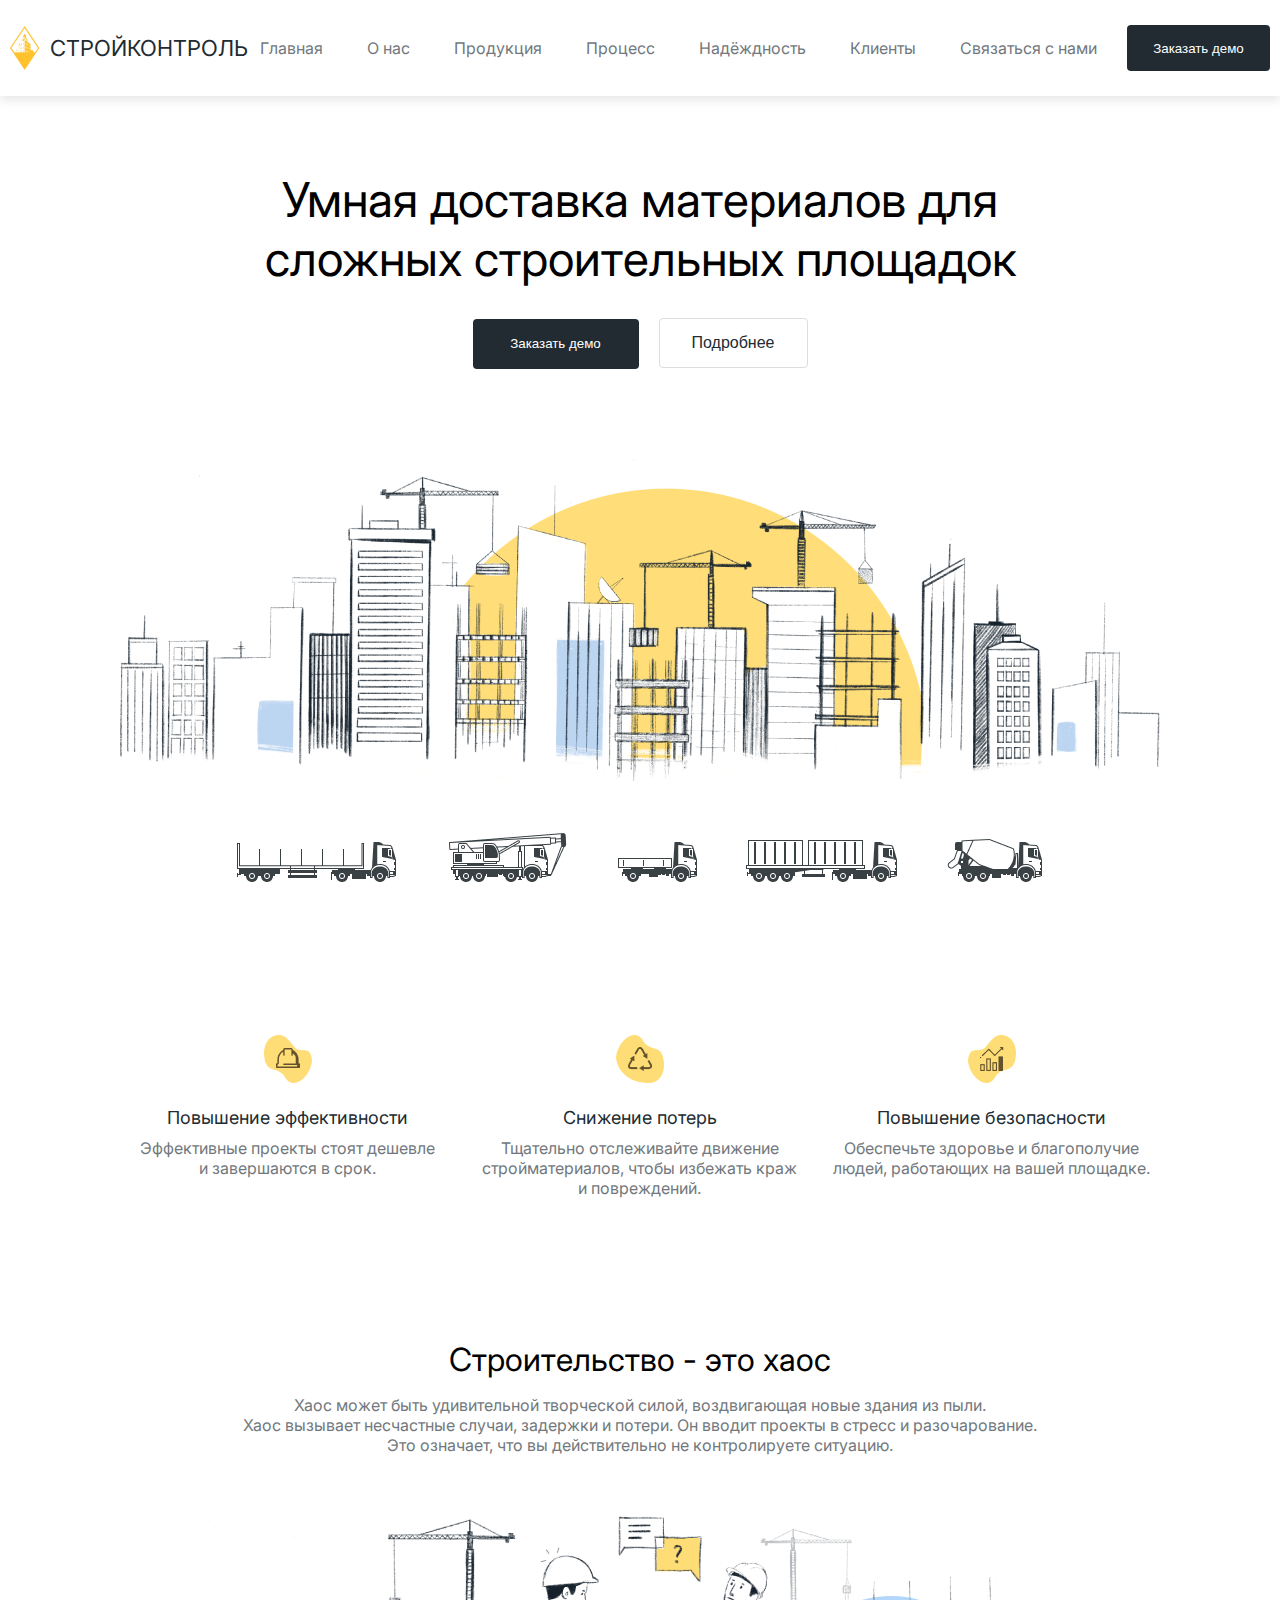
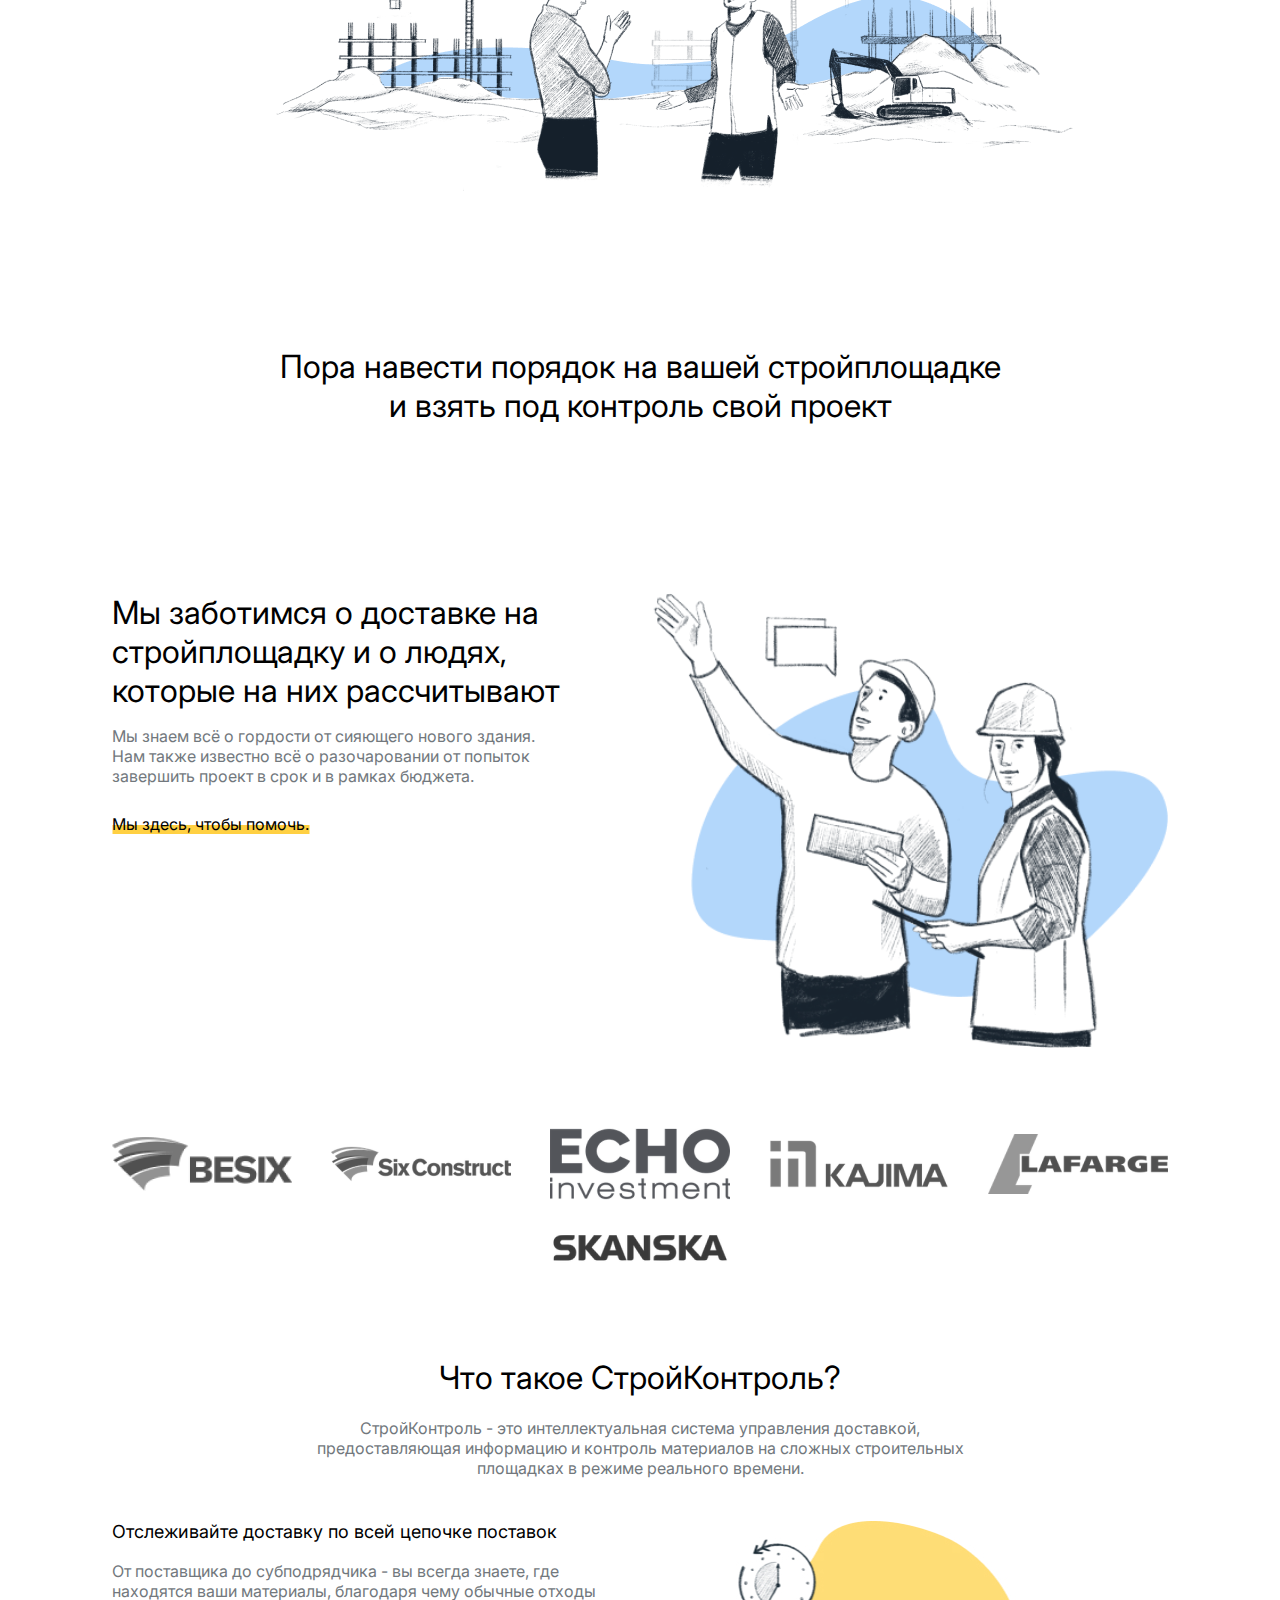
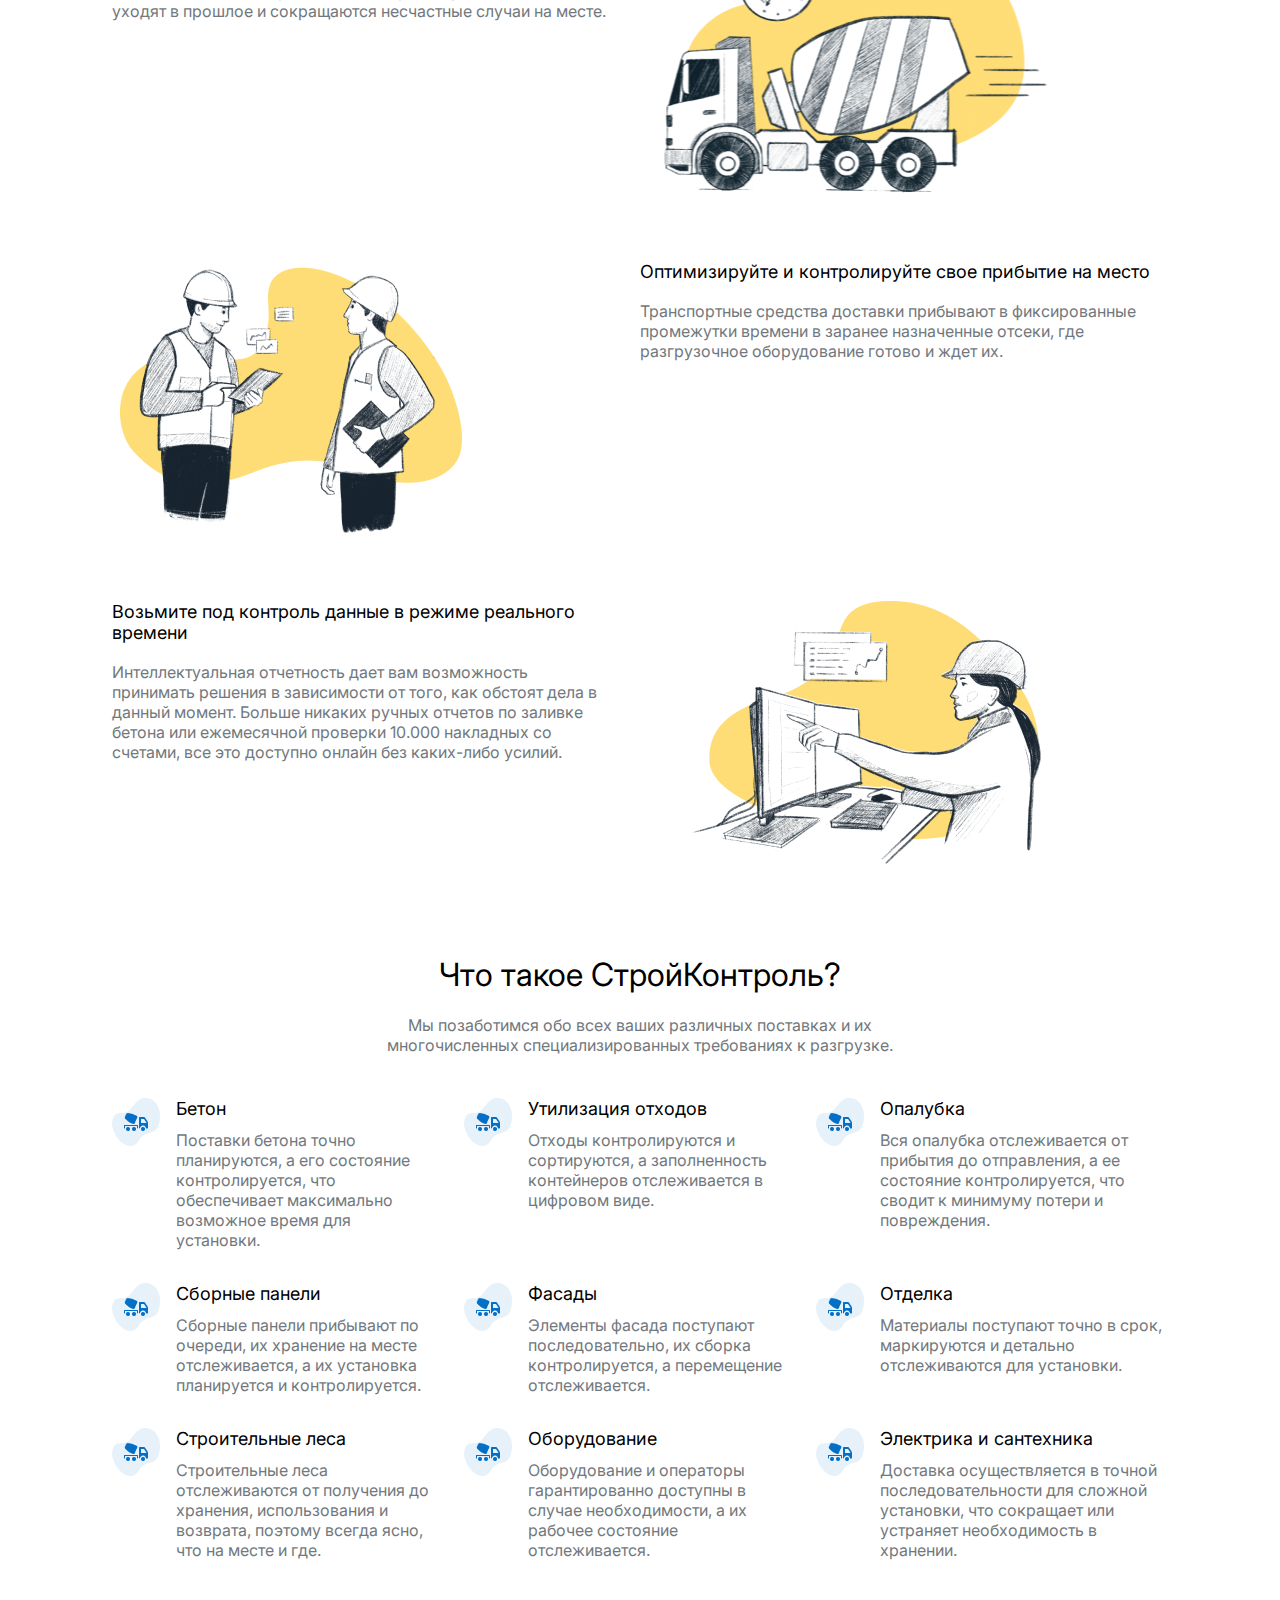
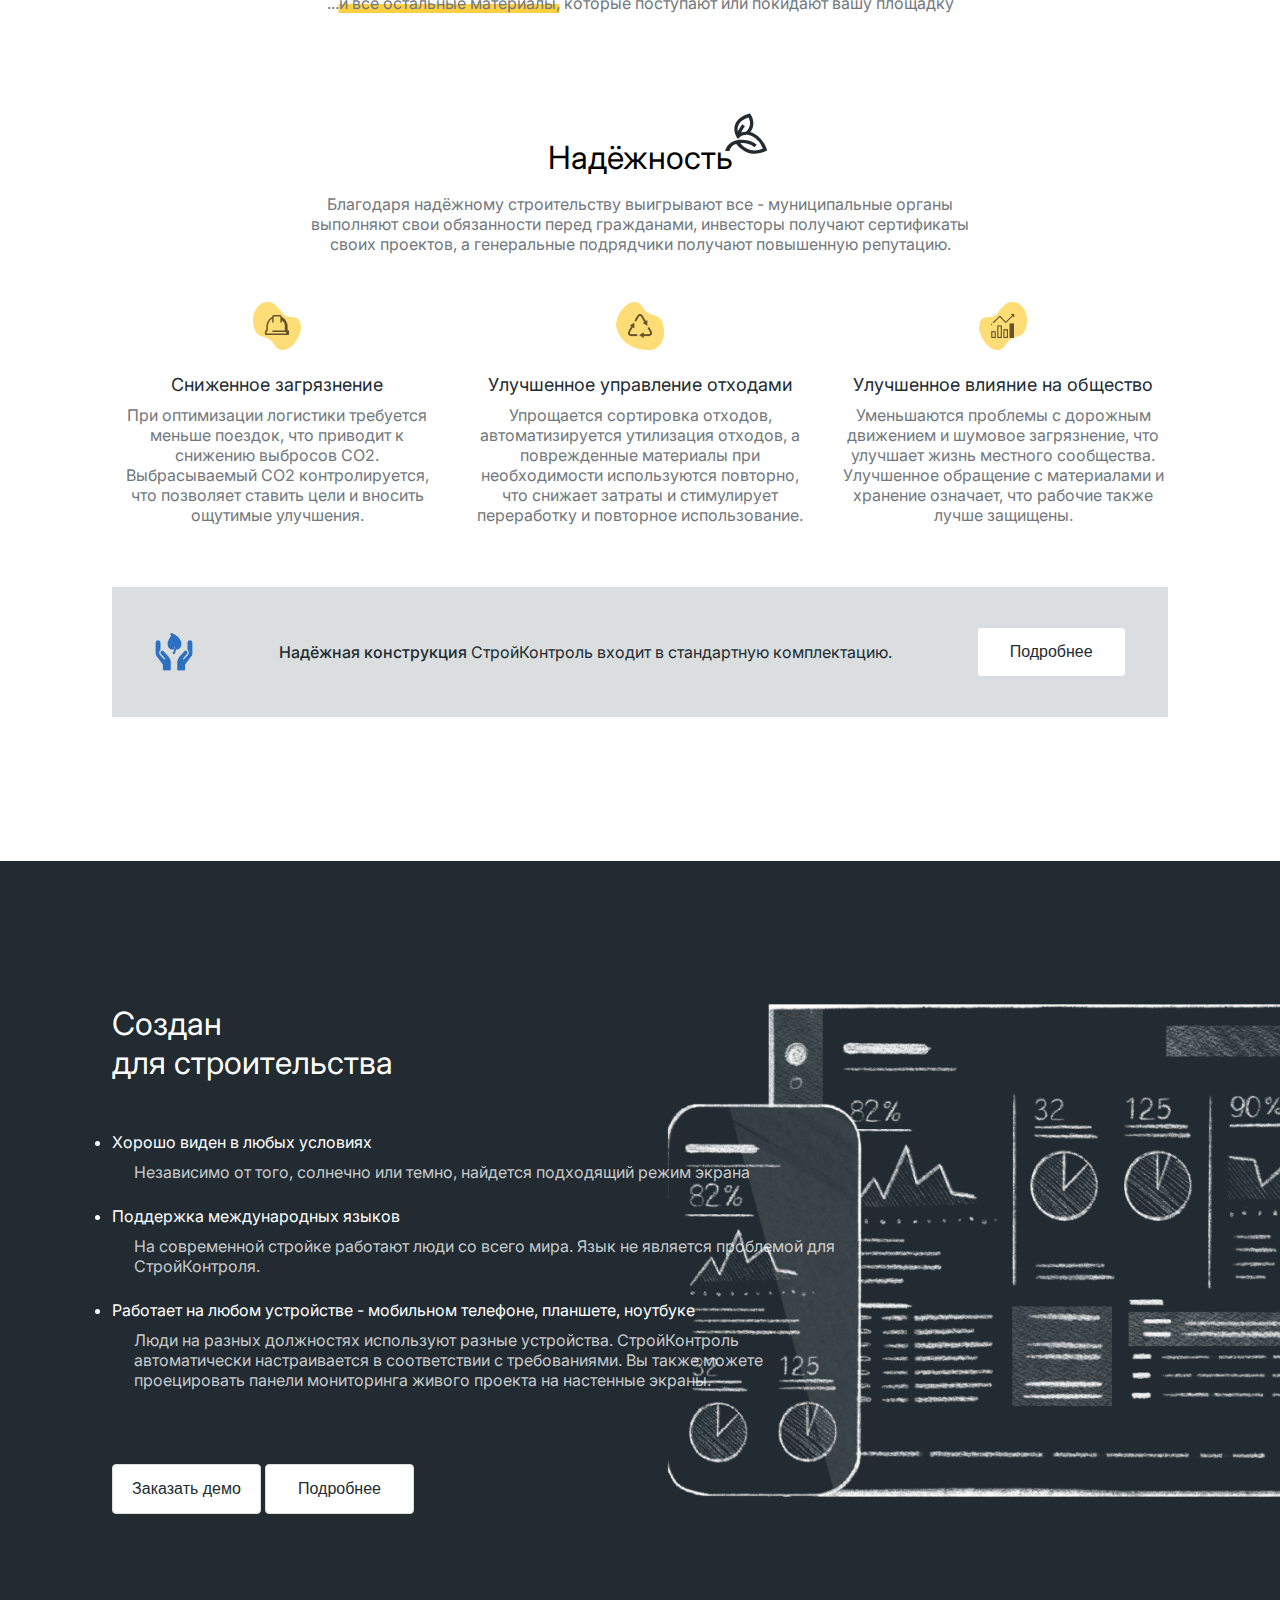
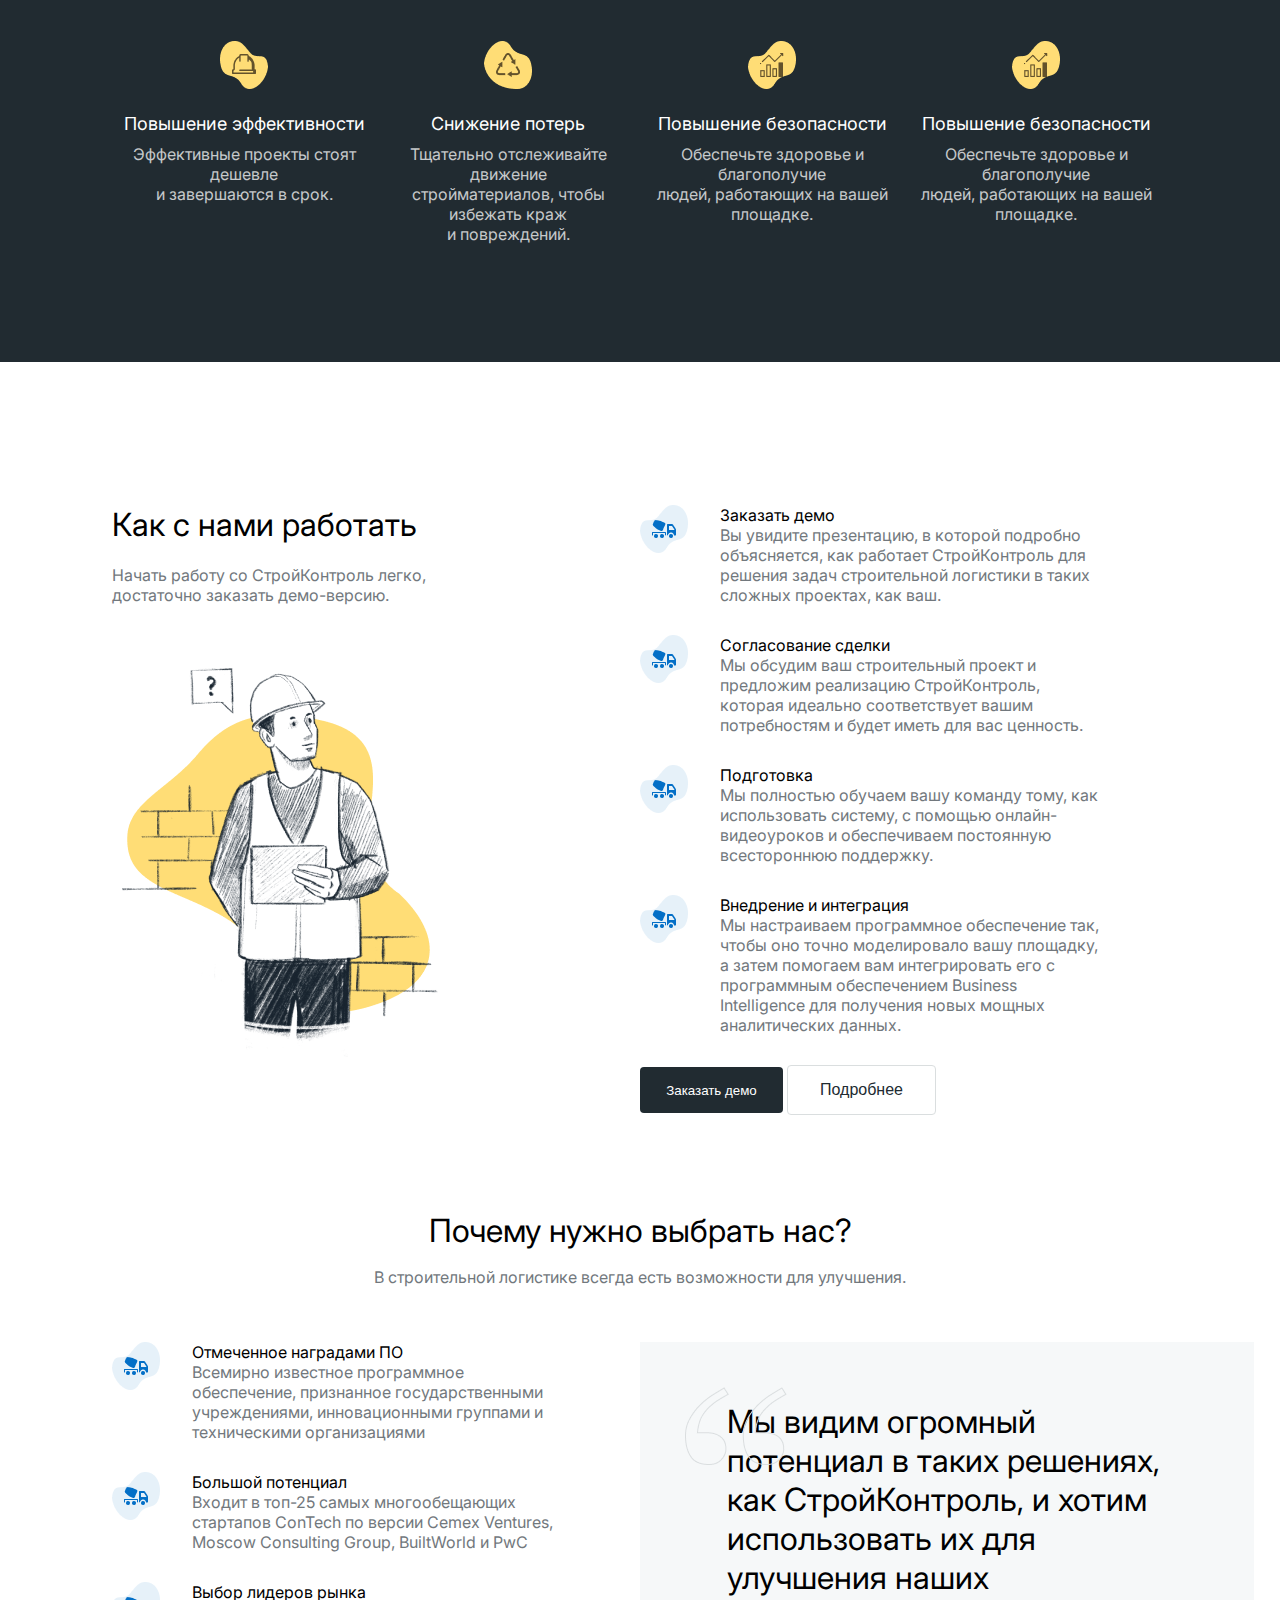
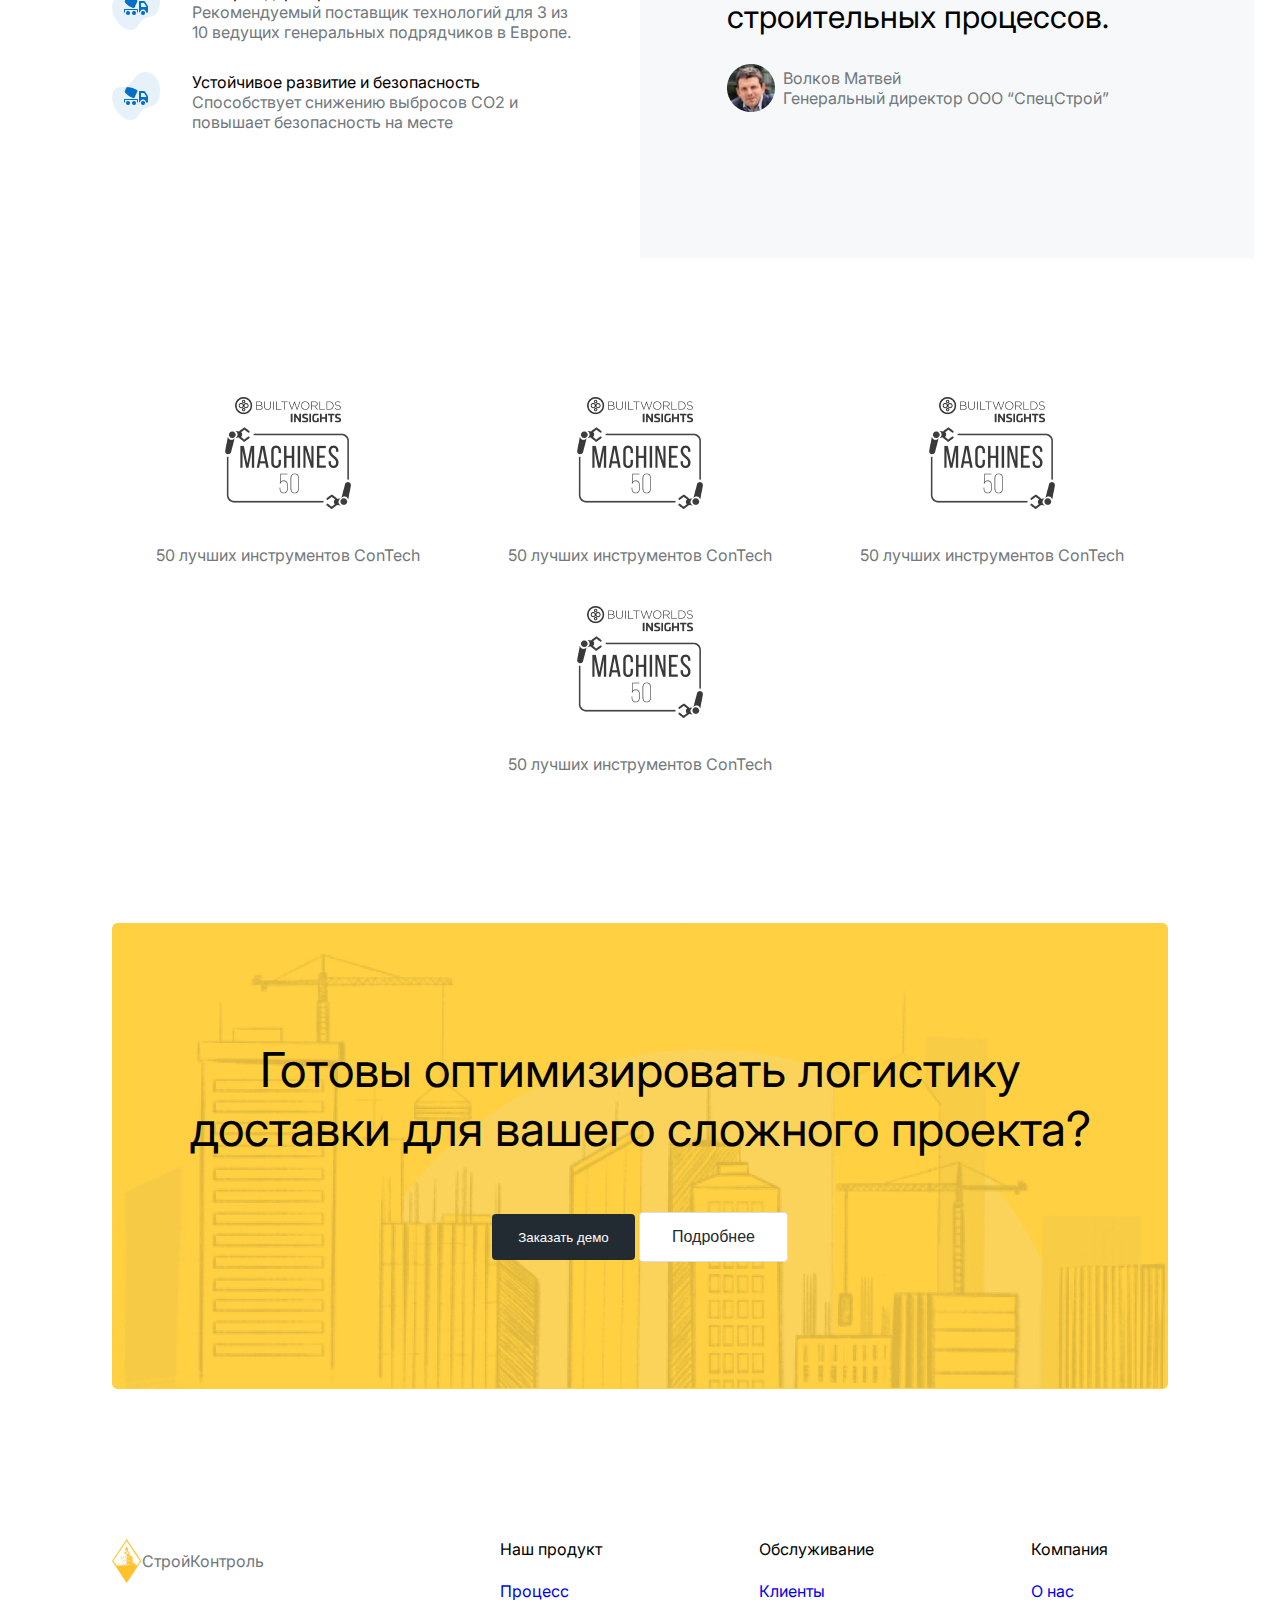
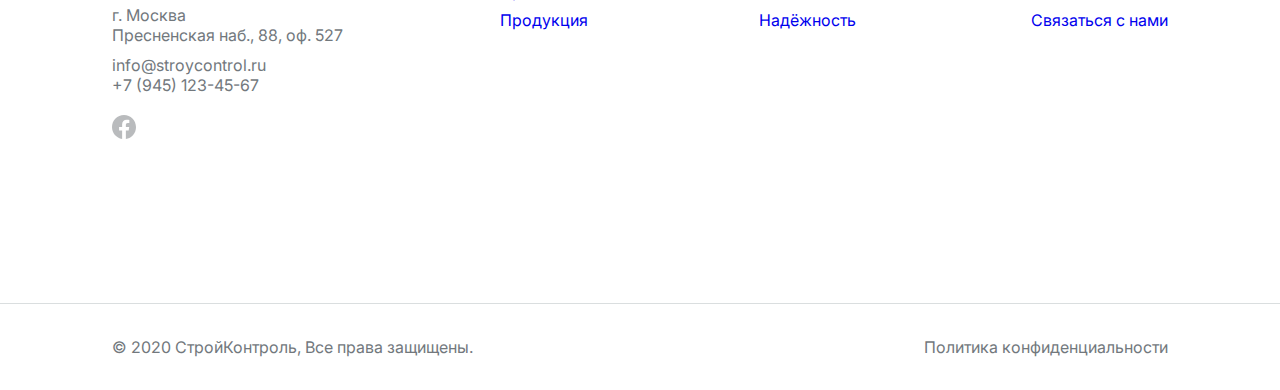
==== index.html @ de32db17 "first commit" ====
<!DOCTYPE html>
<html lang="en">
<head>
	<meta charset="UTF-8">
	<meta name="viewport" content="width=device-width, initial-scale=1.0">
	<title>Document</title>
    <!-- CSS -->
    <link rel="stylesheet" href="css/style.css">
    <!-- CSS Fonts -->
    <link rel="preconnect" href="https://fonts.googleapis.com">
    <link rel="preconnect" href="https://fonts.gstatic.com" crossorigin>
    <link href="https://fonts.googleapis.com/css2?family=Inter:wght@400;500&display=swap" rel="stylesheet">
</head>
<body>
    
<nav>
    <div class="navbar">
        <div class="nav-logo center">
            <img src="/img/logo.jpg" alt="logo">
            <a href="#" class="navbar-brand">СтройКонтроль</a>
        </div>

        <div class="navbar-wrap center">
            <ul class="navbar-menu">
                <li class="nav-item"><a class="nav-link" href="#">Главная</a></li>
                <li class="nav-item"><a class="nav-link" href="#">О нас</a></li>
                <li class="nav-item"><a class="nav-link" href="#">Продукция</a></li>
                <li class="nav-item"><a class="nav-link" href="#">Процесс</a></li>
                <li class="nav-item"><a class="nav-link" href="#">Надёждность</a></li>
                <li class="nav-item"><a class="nav-link" href="#">Клиенты</a></li>
                <li class="nav-item"><a class="nav-link" href="#">Связаться с нами</a></li>
            </ul>

            <button class="callback">Заказать демо</button>
        </div>
    </div>
</nav>

<main class="center">
    <div class="container">
        <div class="main">
            <div class="main-title">
                <h1>Умная доставка материалов для <br> сложных строительных площадок</h1>
                <button class="callback">Заказать демо</button>
                <button class="btn">Подробнее</button>
            </div>
            
            <div class="main-img">
                <img class="max-width-img" src="/img/Rectangle.png" alt="картинка">
                <img class="max-width-img" src="/img/cars.png" alt="картинка">
            </div>

            <div class="cards">
                <div class="card-item">
                    <img src="/img/Frame.png" alt="иконка">
                    <h3>Повышение эффективности</h3>
                    <p>Эффективные проекты стоят дешевле <br> 
                        и завершаются в срок.</p>
                </div>

                <div class="card-item">
                    <img src="/img/Frame1.png" alt="иконка">
                    <h3>Снижение потерь</h3>
                    <p>Тщательно отслеживайте движение <br> стройматериалов, чтобы избежать краж <br> и повреждений.</p>
                </div>

                <div class="card-item">
                    <img src="/img/Frame2.png" alt="иконка">
                    <h3>Повышение безопасности</h3>
                    <p>Обеспечьте здоровье и благополучие <br> людей, работающих на вашей площадке.</p>
                </div>
            </div>
        </div>
    </div>
</main>

<section>
    <div class="container">
        <div class="section-about center">
            <h2>Строительство - это хаос</h2>
            <p>Хаос может быть удивительной творческой силой, воздвигающая новые здания из пыли. <br>
                Хаос вызывает несчастные случаи, задержки и потери. Он вводит проекты в стресс и разочарование. <br>
                Это означает, что вы действительно не контролируете ситуацию.</p>
            <img class="max-width-img" src="/img/Rectangle1.png" alt="">
        </div>
    </div>
</section>

    <div class="solo center"><h2>Пора навести порядок на вашей стройплощадке <br> и взять под контроль свой проект</h2></div>

<section>
    <div class="container">
        <div class="care">
            <div class="care-title">
                <h2>Мы заботимся о доставке на <br> стройплощадку и о людях, <br> которые на них рассчитывают</h2>

                <p>Мы знаем всё о гордости от сияющего нового здания. <br> Нам также известно всё о разочаровании от попыток <br> завершить проект в срок и в рамках бюджета.</p>

                <div class="care-text">
                    <span class="text-decor">Мы здесь, чтобы помочь.</span>
                </div>
            </div>
            <img class="care-image" src="/img/Rectangle2.png" alt="картина">
        </div>
    </div>
</section>

<div class="center">
    <img class="max-width-img" src="/img/Group5.png" alt="Картинки">
</div>

<section>

        <div class="what-title center">
            <h2>Что такое СтройКонтроль?</h2>
            <p>СтройКонтроль - это интеллектуальная система управления доставкой, <br> предоставляющая информацию и контроль материалов на сложных строительных <br> площадках в режиме реального времени.</p>
        </div>

</section>

<section>
    <div class="container">
        <div class="ok">

            <div class="second-section-main">
                <div class="title-main">
                    <h3>Отслеживайте доставку по всей цепочке поставок</h3>

                    <p>От поставщика до субподрядчика - вы всегда знаете, где <br> находятся ваши материалы, благодаря чему обычные отходы <br> уходят в прошлое и сокращаются несчастные случаи на месте.</p>
                </div>
                <div class="title-img">
                    <img class="max-width-img" src="/img/Rectangle.jpg" alt="">
                </div>
            </div>

            <div class="second-section-main">
                <div class="title-img">
                    <img class="max-width-img" src="/img/block2.png" alt="">
                </div>

                <div class="title-main">
                    <h3>Оптимизируйте и контролируйте свое прибытие на место</h3>

                    <p>Транспортные средства доставки прибывают в фиксированные <br> промежутки времени в заранее назначенные отсеки, где <br> разгрузочное оборудование готово и ждет их.</p>
                </div>
            </div>

            <div class="second-section-main">
                <div class="title-main">
                    <h3>Возьмите под контроль данные в режиме реального времени</h3>

                    <p>Интеллектуальная отчетность дает вам возможность <br> принимать решения в зависимости от того, как обстоят дела в <br> данный момент. Больше никаких ручных отчетов по заливке <br> бетона или ежемесячной проверки 10.000 накладных со <br> счетами, все это доступно онлайн без каких-либо усилий.</p>
                </div>
                <div class="title-img">
                    <img class="max-width-img" src="/img/block3.png" alt="">
                </div>
            </div>
        </div>
    </div>
</section>

<div class="what-title center">
    <h2>Что такое СтройКонтроль?</h2>

    <p>Мы позаботимся обо всех ваших различных поставках и их <br> многочисленных специализированных требованиях к разгрузке.</p>
</div>

<section>
    <div class="container">
        <div class="ships">
            <div class="ship">
                <div class="ship-img">
                    <img src="/img/item.png" alt="">
                </div>
        
                <div class="ship-text">
                    <h3>Бетон</h3>
                    <p>Поставки бетона точно планируются, а его состояние контролируется, что обеспечивает максимально возможное время для установки.</p>
                </div>
            </div>

            <div class="ship">
                <div class="ship-img">
                    <img src="/img/item.png" alt="">
                </div>
        
                <div class="ship-text">
                    <h3>Утилизация отходов</h3>
                    <p>Отходы контролируются и сортируются, а заполненность контейнеров отслеживается в цифровом виде.</p>
                </div>
            </div>

            <div class="ship">
                <div class="ship-img">
                    <img src="/img/item.png" alt="">
                </div>
        
                <div class="ship-text">
                    <h3>Опалубка</h3>
                    <p>Вся опалубка отслеживается от прибытия до отправления, а ее состояние контролируется, что сводит к минимуму потери и повреждения.</p>
                </div>
            </div>

            <div class="ship">
                <div class="ship-img">
                    <img src="/img/item.png" alt="">
                </div>
        
                <div class="ship-text">
                    <h3>Сборные панели</h3>
                    <p>Сборные панели прибывают по очереди, их хранение на месте отслеживается, а их установка планируется и контролируется.</p>
                </div>
            </div>

            <div class="ship">
                <div class="ship-img">
                    <img src="/img/item.png" alt="">
                </div>
        
                <div class="ship-text">
                    <h3>Фасады</h3>
                    <p>Элементы фасада поступают последовательно, их сборка контролируется, а перемещение отслеживается.</p>
                </div>
            </div>

            <div class="ship">
                <div class="ship-img">
                    <img src="/img/item.png" alt="">
                </div>
        
                <div class="ship-text">
                    <h3>Отделка</h3>
                    <p>Материалы поступают точно в срок, маркируются и детально отслеживаются для установки.</p>
                </div>
            </div>

            <div class="ship">
                <div class="ship-img">
                    <img src="/img/item.png" alt="">
                </div>
        
                <div class="ship-text">
                    <h3>Строительные леса</h3>
                    <p>Строительные леса отслеживаются от получения до хранения, использования и возврата, поэтому всегда ясно, что на месте и где.</p>
                </div>
            </div>

            <div class="ship">
                <div class="ship-img">
                    <img src="/img/item.png" alt="">
                </div>
        
                <div class="ship-text">
                    <h3>Оборудование</h3>
                    <p>Оборудование и операторы гарантированно доступны в случае необходимости, а их рабочее состояние отслеживается.</p>
                </div>
            </div>

            <div class="ship">
                <div class="ship-img">
                    <img src="/img/item.png" alt="">
                </div>
        
                <div class="ship-text">
                    <h3>Электрика и сантехника</h3>
                    <p>Доставка осуществляется в точной последовательности для сложной установки, что сокращает или устраняет необходимость в хранении.</p>
                </div>
            </div>
        </div>

        <div class="center">
            <p>...<span class="text-decor">и все остальные материалы,</span> которые поступают или покидают вашу площадку</p>
        </div>
    </div>
</section>

<section>
    <div class="container">
        <div class="well-title center">
            <h2>Надёжность</h2>
            <p>Благодаря надёжному строительству выигрывают все - муниципальные органы <br> выполняют свои обязанности перед гражданами, инвесторы получают сертификаты <br> своих проектов, а генеральные подрядчики получают повышенную репутацию.</p>
        </div>

        <div class="cards gap">
            <div class="card-item">
                <img src="/img/Frame.png" alt="sa">
                <h3>Сниженное загрязнение</h3>
                <p>При оптимизации логистики требуется меньше поездок, что приводит к снижению выбросов CO2. Выбрасываемый CO2 контролируется, что позволяет ставить цели и вносить ощутимые улучшения.</p>
            </div>

            <div class="card-item">
                <img src="/img/Frame1.png" alt="sa">
                <h3>Улучшенное управление отходами</h3>
                <p>Упрощается сортировка отходов, автоматизируется утилизация отходов, а поврежденные материалы при необходимости используются повторно, что снижает затраты и стимулирует переработку и повторное использование.</p>
            </div>

            <div class="card-item">
                <img src="/img/Frame2.png" alt="sa">
                <h3>Улучшенное влияние на общество</h3>
                <p>Уменьшаются проблемы с дорожным движением и шумовое загрязнение, что улучшает жизнь местного сообщества. Улучшенное обращение с материалами и хранение означает, что рабочие также лучше защищены.</p>
            </div>
        </div>
    </div>
</section>

<section>
    <div class="container">
        <div class="gray1 center">
            <img src="/img/gray.png" alt="as">
            <p><span class="medium">Надёжная конструкция</span> СтройКонтроль входит в стандартную комплектацию.</p>
            <button class="btn gray">Подробнее</button>
        </div>
    </div>
</section>

<section class="darkned">
        <div class="dark">
            <div class="container">
                <div class="dark-title">
                    <h2>Создан <br> для строительства</h2>

                    <li>Хорошо виден в любых условиях</li>
                    
                    <p>Независимо от того, солнечно или темно, найдется подходящий режим экрана</p>

                    <li>Поддержка международных языков</li>
                    <p>На современной стройке работают люди со всего мира. Язык не является проблемой для СтройКонтроля.</p>

                    <li>Работает на любом устройстве - мобильном телефоне, планшете, ноутбуке</li>
                    <p>Люди на разных должностях используют разные устройства. СтройКонтроль автоматически настраивается в соответствии с требованиями. Вы также можете проецировать панели мониторинга живого проекта на настенные экраны.</p>

                    <button class="btn">Заказать демо</button>
                    <button class="btn">Подробнее</button>
                </div>
            </div>
        </div>

        <div class="second-cards cards container">
            <div class="card-item">
                <img src="/img/Frame.png" alt="sa">
                <h3>Повышение эффективности</h3>
                <p>Эффективные проекты стоят дешевле <br> 
                    и завершаются в срок.</p>
            </div>

            <div class="card-item">
                <img src="/img/Frame1.png" alt="sa">
                <h3>Снижение потерь</h3>
                <p>Тщательно отслеживайте движение <br> стройматериалов, чтобы избежать краж <br> и повреждений.</p>
            </div>

            <div class="card-item">
                <img src="/img/Frame2.png" alt="sa">
                <h3>Повышение безопасности</h3>
                <p>Обеспечьте здоровье и благополучие <br> людей, работающих на вашей площадке.</p>
            </div>

            <div class="card-item">
                <img src="/img/Frame2.png" alt="sa">
                <h3>Повышение безопасности</h3>
                <p>Обеспечьте здоровье и благополучие <br> людей, работающих на вашей площадке.</p>
            </div>
        </div>
</section>

<section>
    <div class="container">
        <div class="may">
            <div class="may-title">
                <h2>Как с нами работать</h2>
                <p>Начать работу со СтройКонтроль легко, <br> достаточно заказать демо-версию.</p>
                <img src="/img/img.png" alt="as">
            </div>

            <div class="may-second">
                <div class="flex">
                    <div class="right"><img src="/img/item.png" alt="ship"></div>
                        <div class="may-title-second">
                            <h4>Заказать демо</h4>
                            <p>Вы увидите презентацию, в которой подробно объясняется, как работает СтройКонтроль для решения задач строительной логистики в таких сложных проектах, как ваш.</p>
                        </div>
                </div>

                <div class="flex">
                    <div class="right"><img src="/img/item.png" alt="ship"></div>
                        <div class="may-title-second">
                            <h4>Согласование сделки</h4>
                            <p>Мы обсудим ваш строительный проект и предложим реализацию СтройКонтроль, которая идеально соответствует вашим потребностям и будет иметь для вас ценность.</p>
                        </div>
                </div>

                <div class="flex">
                    <div class="right"><img src="/img/item.png" alt="ship"></div>
                        <div class="may-title-second">
                            <h4>Подготовка</h4>
                            <p>Мы полностью обучаем вашу команду тому, как использовать систему, с помощью онлайн-видеоуроков и обеспечиваем постоянную всестороннюю поддержку.</p>
                        </div>
                </div>

                <div class="flex">
                    <div class="right"><img src="/img/item.png" alt="ship"></div>
                        <div class="may-title-second">
                            <h4>Внедрение и интеграция</h4>
                            <p>Мы настраиваем программное обеспечение так, чтобы оно точно моделировало вашу площадку, а затем помогаем вам интегрировать его с программным обеспечением Business Intelligence для получения новых мощных аналитических данных.</p>
                        </div>
                </div>

                <button class="callback big">Заказать демо</button>
                <button class="btn gray">Подробнее</button>
            </div>
        </div>
    </div>
</section>

<section>
    <div class="container">
        <div class="center">
            <h2 class="top">Почему нужно выбрать нас?</h2>
            <p>В строительной логистике всегда есть возможности для улучшения.</p>
        </div>

        <div class="feedback">
            <div class="feedback-left">
                <div class="flex">
                    <div class="right"><img src="/img/item.png" alt="ship"></div>
                        <div class="may-title-second">
                            <h4>Отмеченное наградами ПО</h4>
                            <p>Всемирно известное программное обеспечение, признанное государственными учреждениями, инновационными группами и техническими организациями</p>
                        </div>
                </div>

                <div class="flex">
                    <div class="right"><img src="/img/item.png" alt="ship"></div>
                        <div class="may-title-second">
                            <h4>Большой потенциал</h4>
                            <p>Входит в топ-25 самых многообещающих стартапов ConTech по версии Cemex Ventures, Moscow Consulting Group, BuiltWorld и PwC</p>
                        </div>
                </div>

                <div class="flex">
                    <div class="right"><img src="/img/item.png" alt="ship"></div>
                        <div class="may-title-second">
                            <h4>Выбор лидеров рынка</h4>
                            <p>Рекомендуемый поставщик технологий для 3 из 10 ведущих генеральных подрядчиков в Европе.</p>
                        </div>
                </div>

                <div class="flex">
                    <div class="right"><img src="/img/item.png" alt="ship"></div>
                        <div class="may-title-second">
                            <h4>Устойчивое развитие и безопасность</h4>
                            <p>Способствует снижению выбросов CO2 и повышает безопасность на месте</p>
                        </div>
                </div>
            </div>

            <div class="feedback-right">
                <div class="feedback-block">
                    <div class="inside"><img src="/img/Group.png" alt="as"></div>
                    <h2>Мы видим огромный потенциал в таких решениях, как СтройКонтроль, и хотим использовать их для улучшения наших строительных процессов.</h2>

                    <div class="author">
                        <img src="/img/autor.png" alt="author">
                        <div class="author-text">
                            <p>Волков Матвей</p>
                            <p>Генеральный директор ООО “СпецСтрой”</p>
                        </div>
                    </div>
                </div>
            </div>
        </div>
    </div>
</section>

<section>
    <div class="container">
        <div class="otziv">
            <div class="wrap">
                <div class="wrap-item">
                    <img src="/img/otziv1.png" alt="sa">
                    <p>50 лучших инструментов ConTech</p>
                </div>

                <div class="wrap-item">
                    <img src="/img/otziv1.png" alt="sa">
                    <p>50 лучших инструментов ConTech</p>
                </div>

                <div class="wrap-item">
                    <img src="/img/otziv1.png" alt="sa">
                    <p>50 лучших инструментов ConTech</p>
                </div>

                <div class="wrap-item">
                    <img src="/img/otziv1.png" alt="sa">
                    <p>50 лучших инструментов ConTech</p>
                </div>
            </div>
        </div>
    </div>
</section>

<section>
    <div class="container">
        <div class="fhon center">
            <div class="fhon-title">
                <h1>Готовы оптимизировать логистику <br> доставки для вашего сложного проекта?</h1>
            </div>
            <div class="btns">
                <button class="callback big">Заказать демо</button>
                <button class="btn gray">Подробнее</button>
            </div>
        </div>
    </div>
</section>

<section class="footer">
    <div class="container">
        <div class="footer-main">
            
            <div class="footer-item">
                <div class="footer-logo">
                    <img src="/img/logo.png" alt="logo">
                    <p>СтройКонтроль</p>
                </div>
                <div class="footer-text">
                    <p>г. Москва <br> Пресненская наб., 88, оф. 527</p>
                    <p>info@stroycontrol.ru <br> +7 (945) 123-45-67</p>
                    <img src="/img/facebook.svg" alt="facebook">
                </div>
            </div>

            <div class="footer-col">
                <h4>Наш продукт</h4>
                <ul>
                    <li><a href="#">Процесс</a></li>
                    <li><a href="#">Продукция</a></li>
                </ul>
            </div>

            <div class="footer-col">
                <h4>Обслуживание</h4>
                <ul>
                    <li><a href="#">Клиенты</a></li>
                    <li><a href="#">Надёжность</a></li>
                </ul>
            </div>

            <div class="footer-col">
                <h4>Компания</h4>
                <ul>
                    <li><a href="#">О нас</a></li>
                    <li><a href="#">Связаться с нами</a></li>
                </ul>
            </div>
        </div>
    </div>
</section>

<footer>
    <div class="container">
        <div class="last-footer">
            <div class="last-footer-title">
                <p>© 2020 СтройКонтроль, Все права защищены.</p>
                <p>Политика конфиденциальности</p>
            </div>  
        </div>
    </div>
</footer>
</body>
</html>
---- css/style.css ----
@charset "UTF-8";
nav {
  -webkit-box-shadow: 0 4px 10px rgba(0, 0, 0, 0.1);
          box-shadow: 0 4px 10px rgba(0, 0, 0, 0.1);
}

.navbar {
  display: -webkit-box;
  display: -ms-flexbox;
  display: flex;
  -webkit-box-pack: justify;
      -ms-flex-pack: justify;
          justify-content: space-between;
  max-width: 1440px;
  margin: 0 auto;
  padding: 0 10px;
}

.nav-logo {
  display: -webkit-box;
  display: -ms-flexbox;
  display: flex;
}

.nav-logo img {
  margin-right: 10px;
  padding: 26px 0;
}

.navbar-brand {
  font-size: 22px;
  color: #212B31;
  text-decoration: none;
  text-transform: uppercase;
}

.navbar-brand:hover {
  color: #036FC7;
}

.navbar-wrap {
  display: -webkit-box;
  display: -ms-flexbox;
  display: flex;
  -webkit-box-orient: horizontal;
  -webkit-box-direction: normal;
      -ms-flex-flow: row wrap;
          flex-flow: row wrap;
}

.navbar-menu {
  list-style: none;
}

.navbar-menu li {
  display: inline-block;
  margin-right: 20px;
}

.navbar-menu li a {
  display: inline-block;
  color: #72787D;
  text-decoration: none;
  padding: 10px;
}

.navbar-menu li a:hover {
  color: #036FC7;
}

.callback {
  width: 143px;
  height: 46px;
  background-color: #212B31;
  border-radius: 4px;
  color: white;
  border: none;
  cursor: pointer;
}

.callback:hover {
  -webkit-transform: scale(1.04);
          transform: scale(1.04);
  color: white;
}

.main-title h1 {
  margin: 74px 0 30px 0;
}

.main-title .callback {
  width: 166px;
  height: 50px;
  margin-right: 16px;
}

.btn {
  border-radius: 4px;
  background-color: white;
  border: 1px solid #DADEDF;
  color: #212B31;
  font-size: 16px;
  cursor: pointer;
  width: 149px;
  height: 50px;
}

.btn:hover {
  -webkit-transform: scale(1.04);
          transform: scale(1.04);
}

.main-img img:first-child {
  margin: 88px 0 36px 0;
}

.main-img {
  margin-bottom: 148px;
}

/*фы */
.cards {
  display: -webkit-box;
  display: -ms-flexbox;
  display: flex;
  text-align: center;
}

.card-item {
  width: 33.33333%;
}

.card-item h3 {
  margin: 20px 0 10px 0;
  color: #212B31;
}

*,
*::before,
*::after {
  -webkit-box-sizing: border-box;
          box-sizing: border-box;
  padding: 0;
  margin: 0;
}

body {
  font-family: 'Inter', sans-serif;
  -webkit-transition: 1s;
  transition: 1s;
}

p {
  color: #72787D;
}

ul, ol, li {
  list-style: none;
}

a {
  text-decoration: none;
}

h1, h2, h3, h4, h5, h6 {
  font-weight: inherit;
  font-size: inherit;
}

.max-width-img {
  max-width: 100%;
}

h1 {
  font-size: 48px;
}

h2 {
  font-size: 32px;
}

h3 {
  font-size: 18px;
}

.wrapper {
  min-height: 100%;
}

.container {
  max-width: 1056px;
  margin: 0 auto;
}

/* Center */
.center {
  -webkit-box-align: center;
      -ms-flex-align: center;
          align-items: center;
  text-align: center;
  -ms-flex-item-align: center;
      -ms-grid-row-align: center;
      align-self: center;
}

/* end center */
.section-about h2 {
  margin: 142px 0 16px 0;
}

.section-about img {
  margin-top: 40px;
}

/**/
.second-section-title {
  margin-bottom: 168px;
}

.second-section-main {
  display: -webkit-box;
  display: -ms-flexbox;
  display: flex;
}

.title-main, .title-img {
  -webkit-box-flex: 0;
      -ms-flex: 0 0 auto;
          flex: 0 0 auto;
  width: 50%;
}

/* */
.solo {
  margin: 144px 0 168px 0;
}

/* */
.care {
  display: -webkit-box;
  display: -ms-flexbox;
  display: flex;
  margin-bottom: 71px;
}

.care-image, .care-title {
  -webkit-box-flex: 0;
      -ms-flex: 0 0 auto;
          flex: 0 0 auto;
  width: 50%;
}

.care-title h2 {
  margin-bottom: 16px;
}

.care-title p:nth-child(2) {
  margin-bottom: 28px;
}

/* */
/* */
.what-title h2 {
  margin: 78px 0 21px 0;
}

.what-title p {
  margin-bottom: 43px;
}

/* */
.title-main h3 {
  margin-bottom: 19px;
}

.ok {
  margin-top: 28px;
}

.ok .second-section-main {
  margin-bottom: 64px;
}

.title-main h4 {
  margin-top: 95px;
}

/* */
.ships {
  display: -webkit-box;
  display: -ms-flexbox;
  display: flex;
  -ms-flex-wrap: wrap;
      flex-wrap: wrap;
}

.ship {
  display: -webkit-box;
  display: -ms-flexbox;
  display: flex;
  -ms-flex-preferred-size: 33.33%;
      flex-basis: 33.33%;
  margin-bottom: 33px;
  padding-right: 27px;
}

.ship:nth-child(3n + 3) {
  padding-right: 0;
}

.ship-img {
  margin-right: 16px;
}

.ship-text h3 {
  margin-bottom: 11px;
}

/* */
.text-decor {
  position: relative;
}

.text-decor::after {
  content: '';
  position: absolute;
  min-width: 100%;
  max-width: 180px;
  height: 45%;
  bottom: 0;
  left: 50%;
  -webkit-transform: translateX(-50%);
          transform: translateX(-50%);
  background: #ffd042;
  z-index: -1;
}

/* */
.medium {
  font-weight: 500;
}

.well-title {
  margin: 125px 0 48px 0;
}

.well-title h2 {
  margin-bottom: 17px;
  position: relative;
}

.well-title h2::after {
  content: '';
  position: absolute;
  background-image: url(../img/Vector.svg);
  background-repeat: no-repeat;
  top: -25px;
  margin-left: -8px;
  width: 48px;
  height: 48px;
}

.gap {
  -webkit-column-gap: 33px;
          column-gap: 33px;
  margin-bottom: 62px;
}

/* */
.gray1 {
  background-color: #DADEDF;
  display: -webkit-box;
  display: -ms-flexbox;
  display: flex;
  -ms-flex-pack: distribute;
      justify-content: space-around;
  height: 130px;
  margin-bottom: 144px;
}

.gray1 p {
  color: #212B31;
}

/* */
.dark {
  padding-top: 143px;
  background-image: url(../img/bg.png);
  background-repeat: no-repeat;
  background-position: right top;
  background-position-y: 143px;
  color: #fff;
}

.darkned {
  background-color: #212B31;
}

.dark-title {
  width: 70%;
}

.dark-title h2 {
  margin-bottom: 50px;
}

.dark-title li {
  margin-bottom: 10px;
  list-style: disc;
}

.dark-title p {
  margin-left: 21.5px;
  margin-bottom: 24px;
  color: rgba(255, 255, 255, 0.75);
}

.dark-title button {
  margin: 50px 0 127px 0;
}

.darkned .services {
  padding-bottom: 117px;
}

.second-cards h3 {
  color: white;
}

.second-cards p {
  color: rgba(255, 255, 255, 0.75);
}

.second-cards .card-item {
  margin-bottom: 118px;
}

/* */
.may {
  display: -webkit-box;
  display: -ms-flexbox;
  display: flex;
  margin-top: 143px;
}

.may-title h2 {
  margin-bottom: 21px;
}

.may-title p {
  margin-bottom: 60px;
}

.may-title, .may-second {
  -webkit-box-flex: 0;
      -ms-flex: 0 0 auto;
          flex: 0 0 auto;
  width: 50%;
}

.may-title-second p {
  margin-bottom: 30px;
}

.flex {
  display: -webkit-box;
  display: -ms-flexbox;
  display: flex;
  width: 459px;
}

.right {
  margin-right: 32px;
}

/* */
.top {
  margin: 96px 0 17px 0;
}

.feedback {
  display: -webkit-box;
  display: -ms-flexbox;
  display: flex;
  margin-top: 55px;
}

.feedback-left, .feedback-right {
  -webkit-box-flex: 0;
      -ms-flex: 0 0 auto;
          flex: 0 0 auto;
  width: 50%;
}

.feedback-right {
  background-color: #F6F8F9;
  width: 614px;
  height: 516px;
  position: relative;
}

.feedback-block {
  margin: 60px 92px 168px 87px;
}

.inside {
  position: absolute;
  left: 45px;
  top: 45px;
}

.author {
  display: -webkit-box;
  display: -ms-flexbox;
  display: flex;
  margin-top: 28px;
}

.author-text {
  margin-left: 8px;
  -ms-flex-item-align: center;
      -ms-grid-row-align: center;
      align-self: center;
}

.otziv {
  margin-top: 139px;
}

.wrap {
  display: -webkit-box;
  display: -ms-flexbox;
  display: flex;
  -ms-flex-pack: distribute;
      justify-content: space-around;
  text-align: center;
  -ms-flex-wrap: wrap;
      flex-wrap: wrap;
  margin: 0 auto;
}

.wrap-item {
  width: 33%;
}

.wrap-item img {
  margin-bottom: 32px;
}

.wrap-item:last-child {
  margin-top: 41px;
}

.fhon {
  margin-top: 149px;
  background: url(../img/phon.jpg);
  width: 1056px;
  height: 466px;
  max-width: 100%;
}

.fhon-title {
  padding: 117px 0 54px 0;
}

.fhon h1 {
  font-size: 48px;
}

/* */
.footer-main {
  display: -webkit-box;
  display: -ms-flexbox;
  display: flex;
  -webkit-box-pack: justify;
      -ms-flex-pack: justify;
          justify-content: space-between;
}

.footer-left {
  display: -webkit-box;
  display: -ms-flexbox;
  display: flex;
}

.footer-logo {
  display: -webkit-box;
  display: -ms-flexbox;
  display: flex;
  -webkit-box-align: center;
      -ms-flex-align: center;
          align-items: center;
  margin-bottom: 22px;
}

.footer-text p:first-child {
  margin-bottom: 10px;
  list-style: none;
}

.footer-text img {
  margin-top: 20px;
}

.footer {
  margin-top: 150px;
}

/* */
footer {
  border-top: solid 1px #DADEDF;
  margin-top: 160px;
}

.last-footer-title {
  display: -webkit-box;
  display: -ms-flexbox;
  display: flex;
  -webkit-box-pack: justify;
      -ms-flex-pack: justify;
          justify-content: space-between;
  margin: 33px 0;
}

.footer-col h4 {
  margin-bottom: 22px;
}

.footer-col ul li:first-child {
  margin-bottom: 9px;
}

.footer-col a:hover {
  color: #036FC7;
}
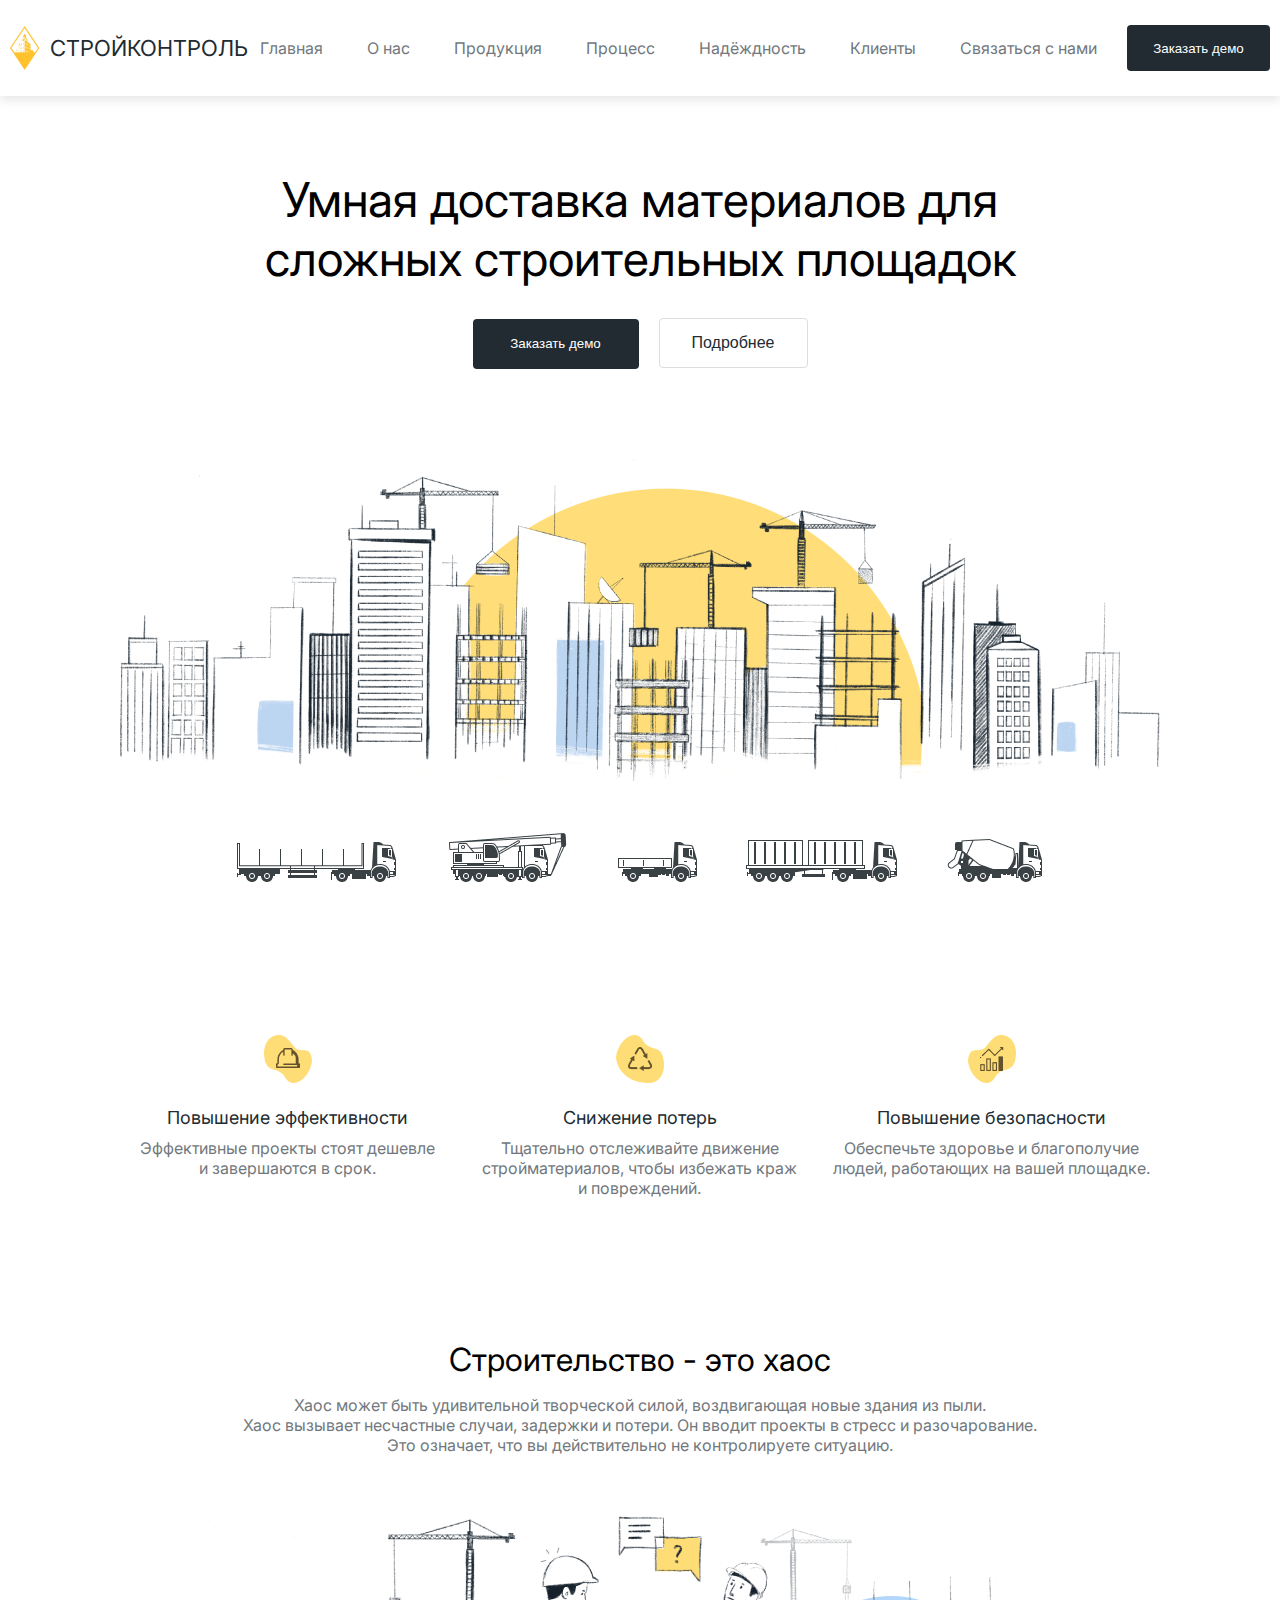
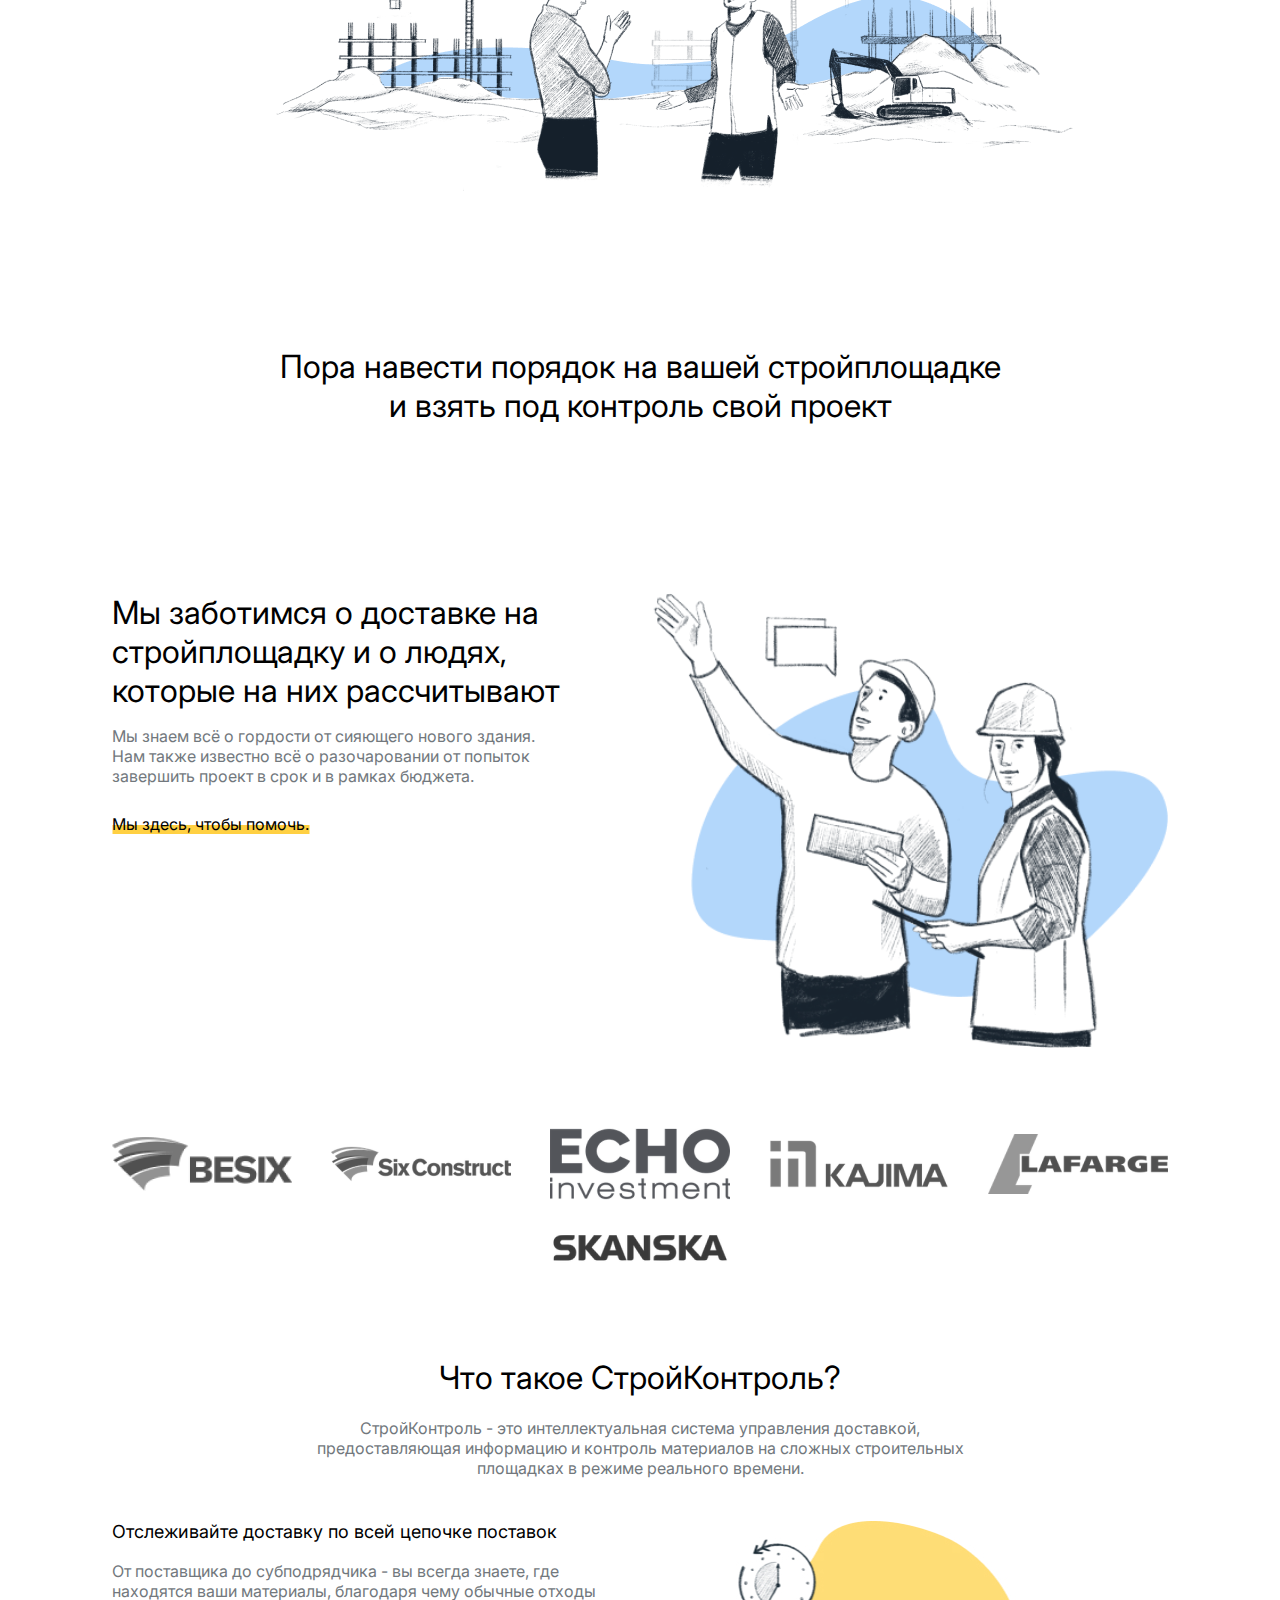
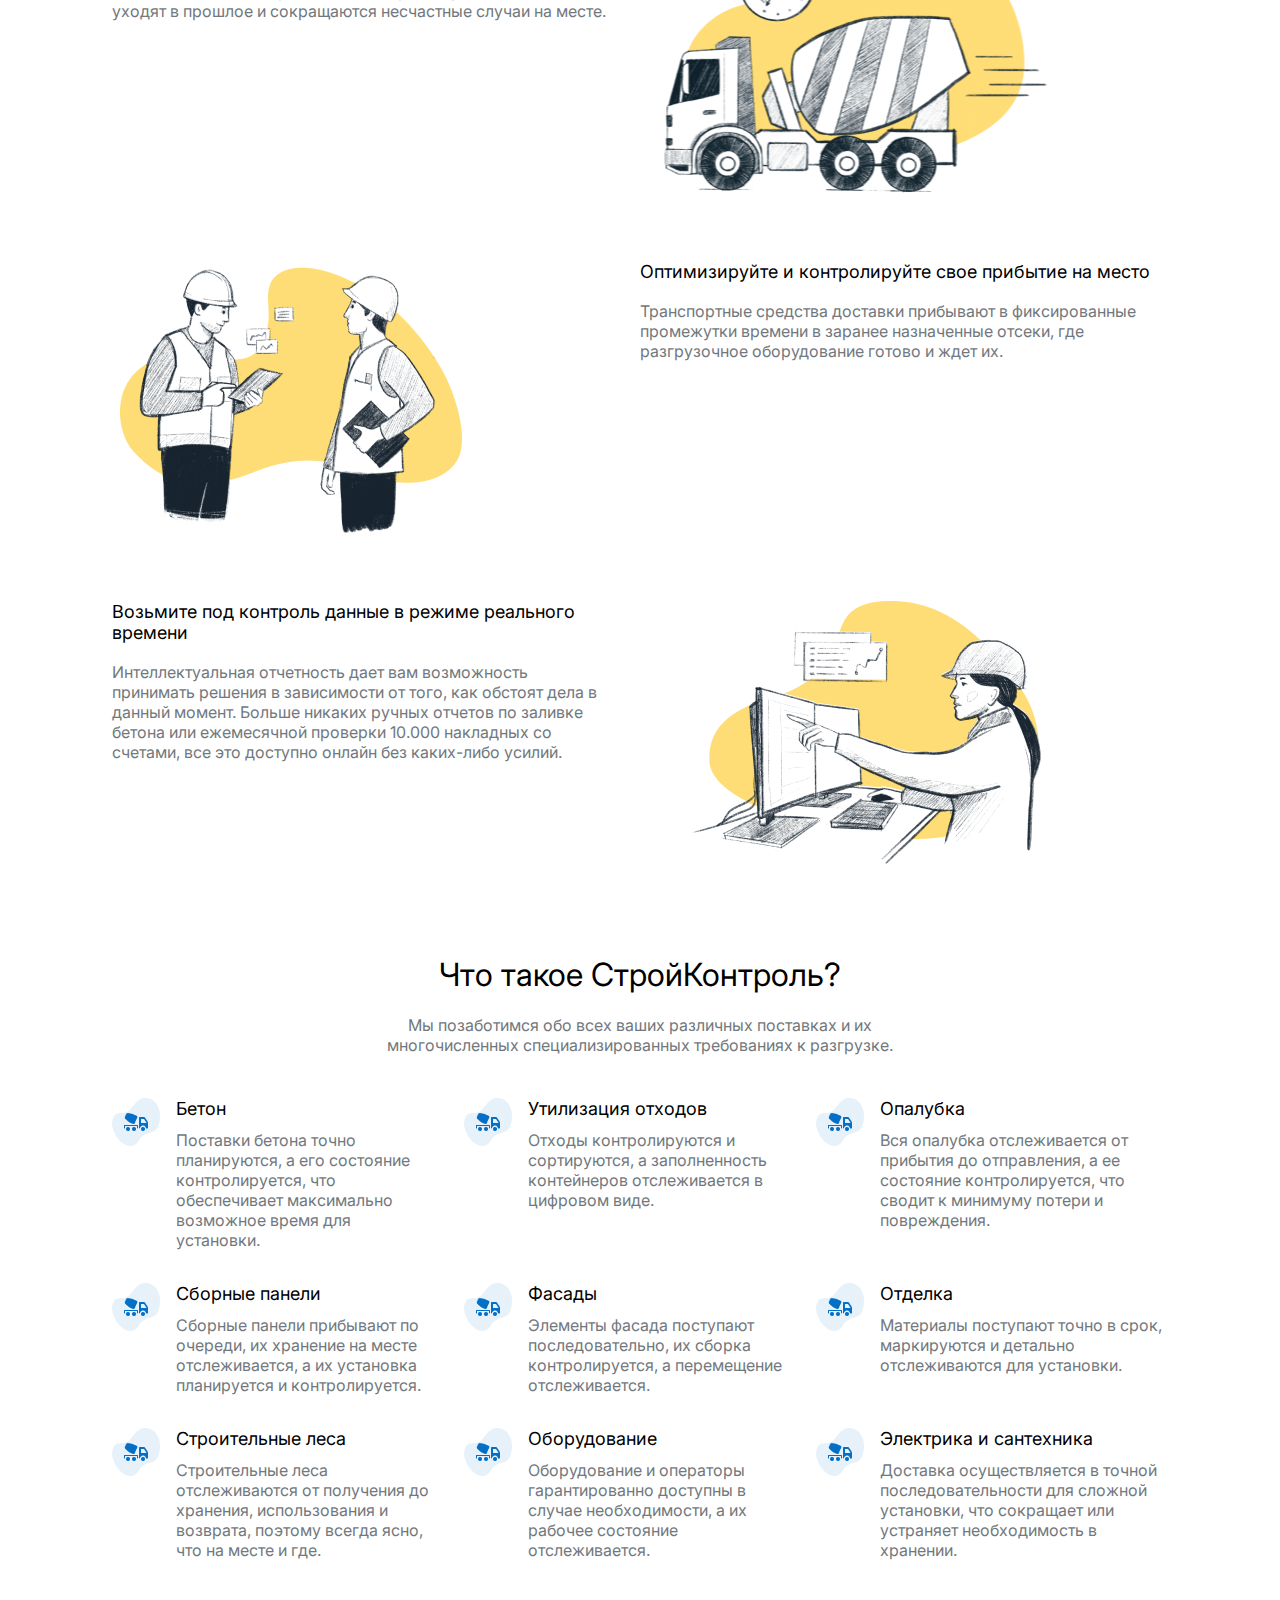
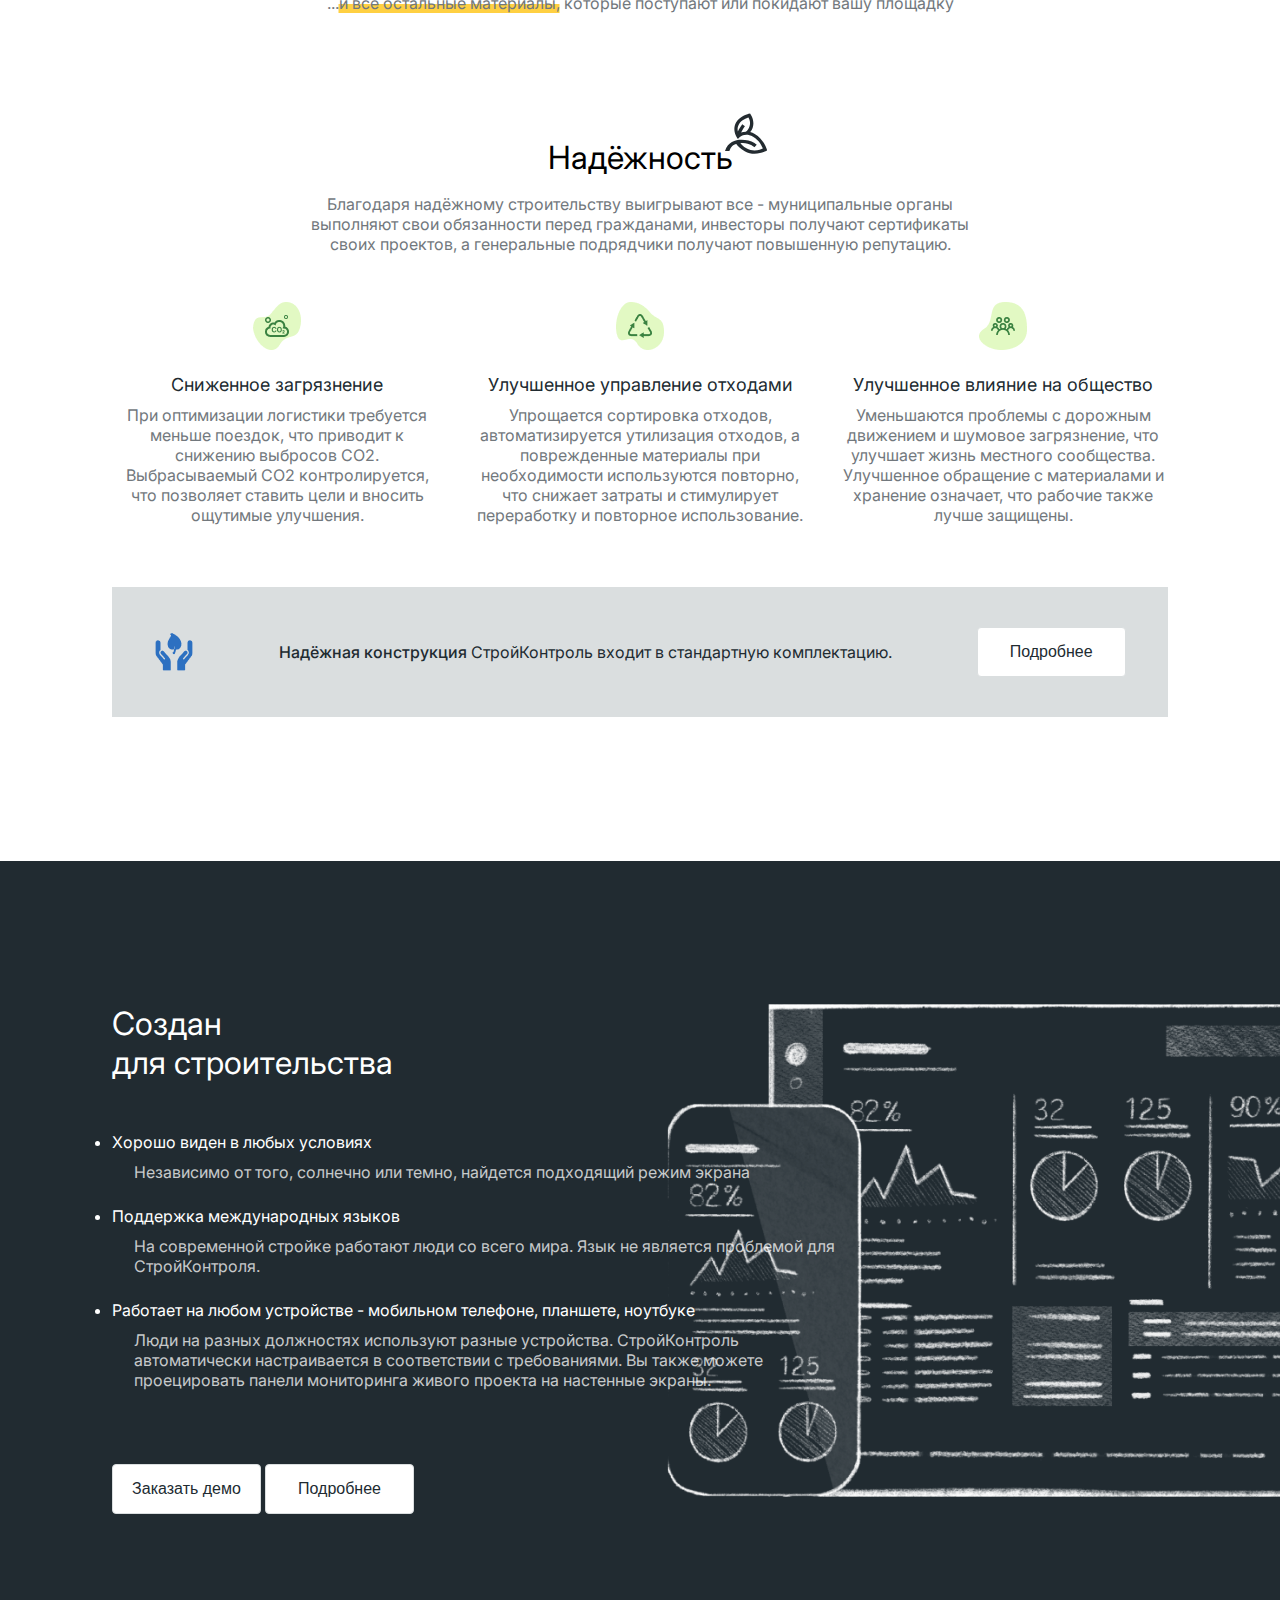
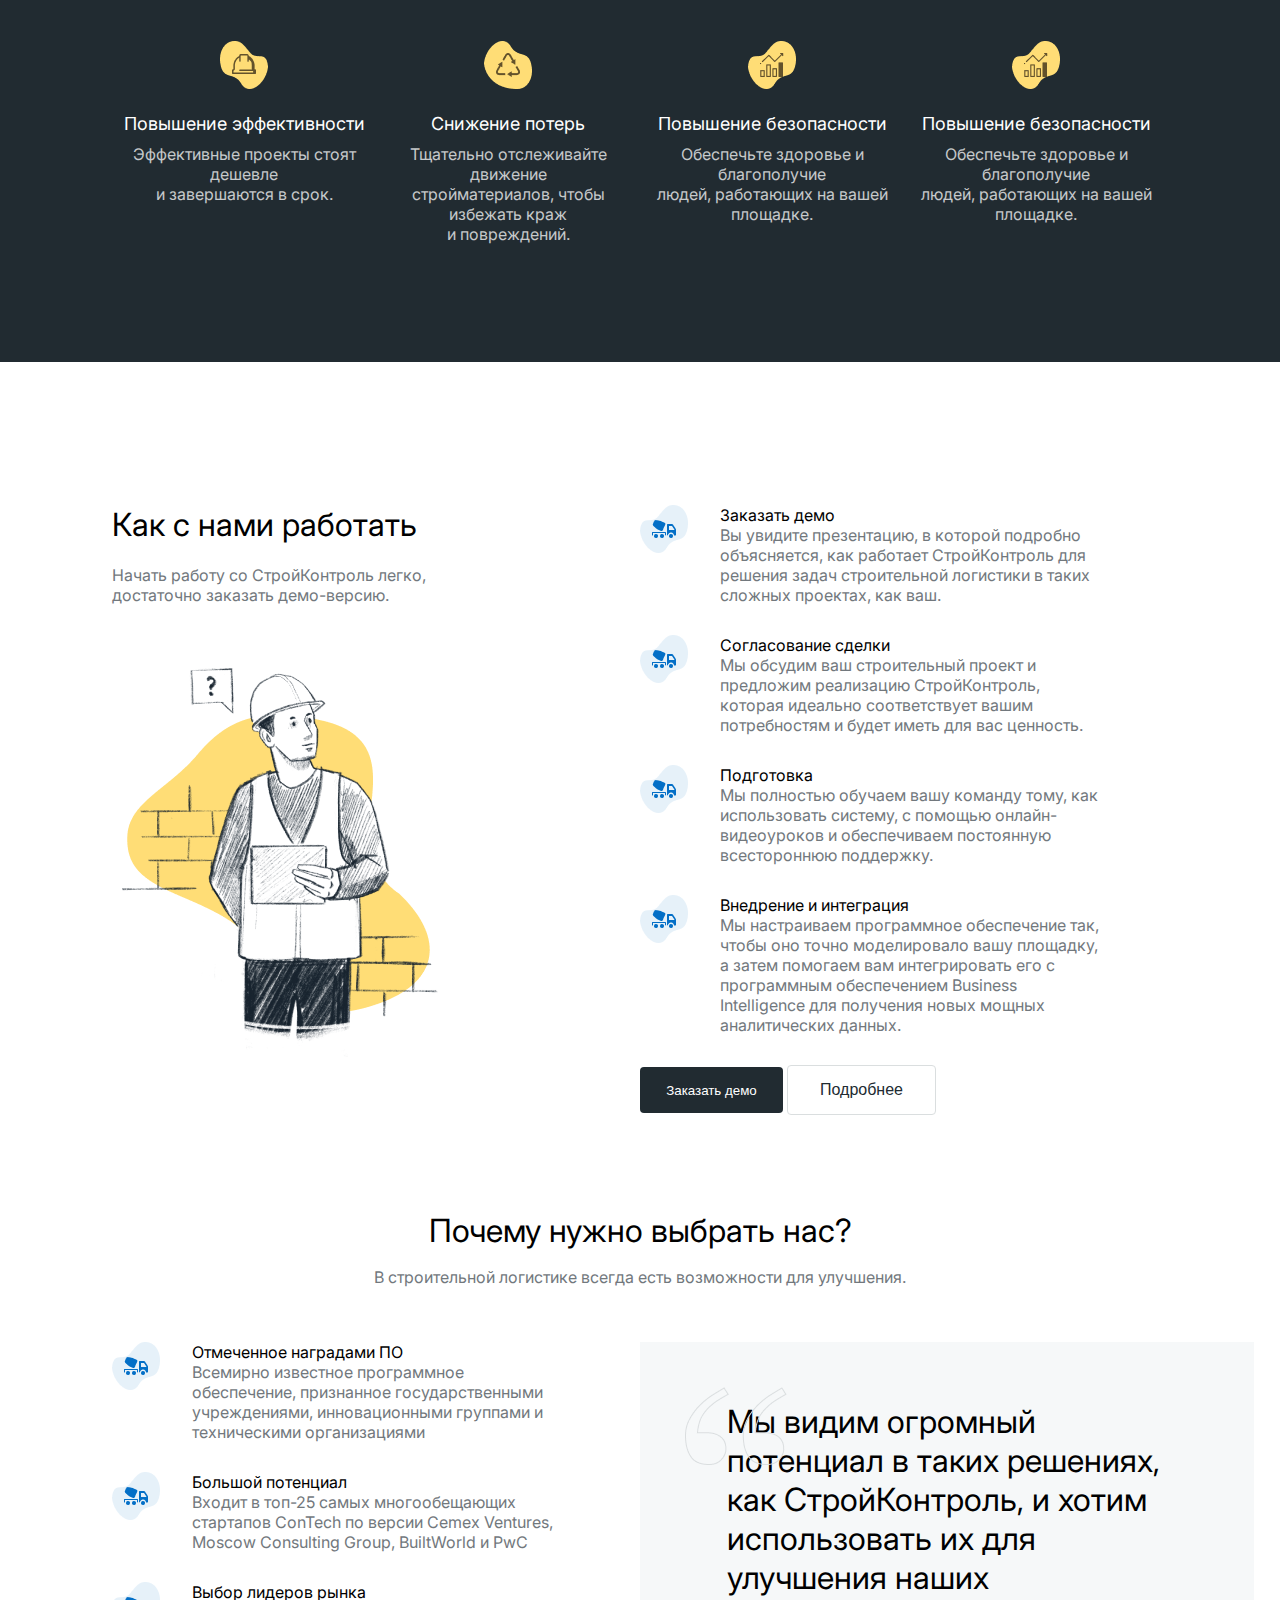
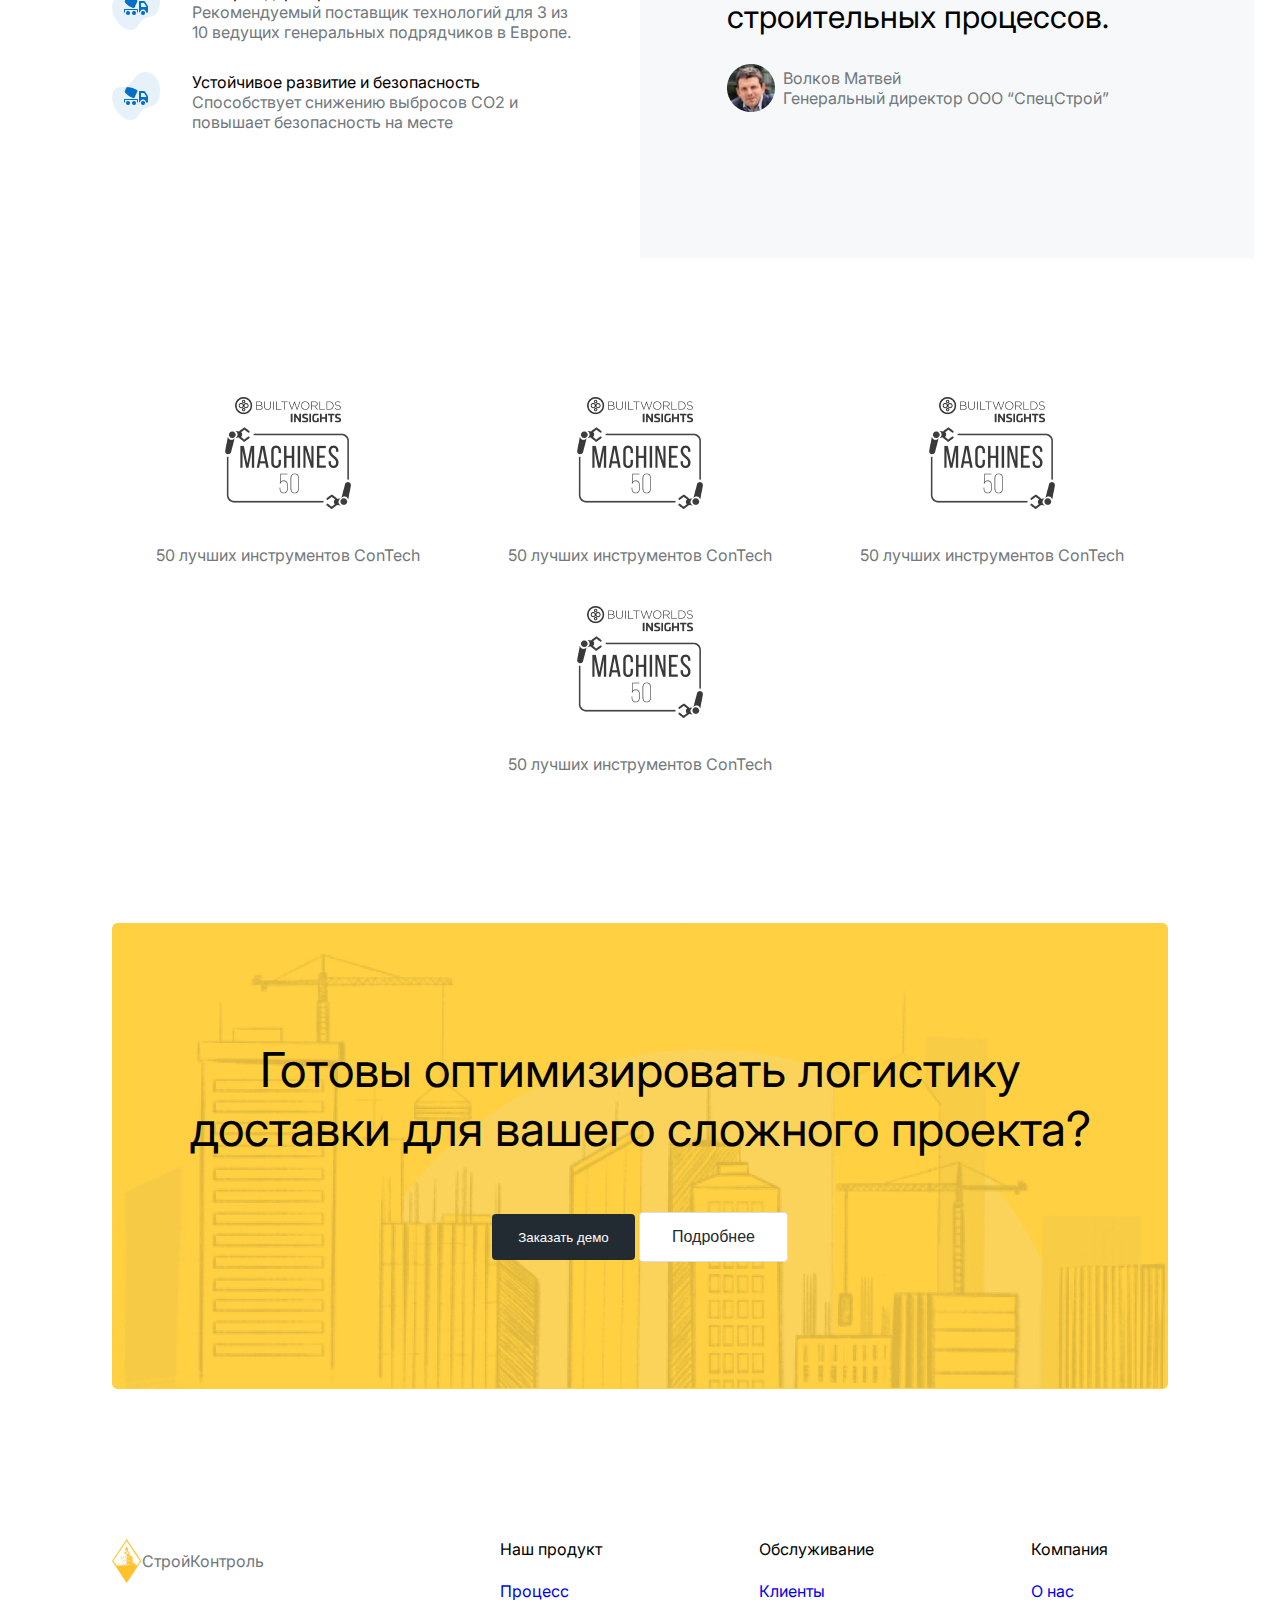
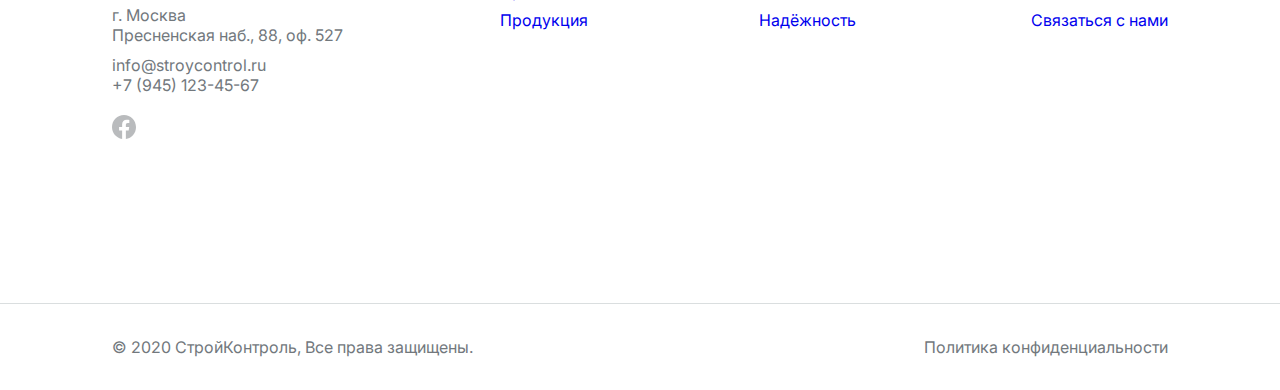
==== commit cbf21940: "my second commit" ====
--- a/index.html
+++ b/index.html
@@ -283,19 +283,19 @@
 
         <div class="cards gap">
             <div class="card-item">
-                <img src="/img/Frame.png" alt="sa">
+                <img src="/img/qqq.png" alt="sa">
                 <h3>Сниженное загрязнение</h3>
                 <p>При оптимизации логистики требуется меньше поездок, что приводит к снижению выбросов CO2. Выбрасываемый CO2 контролируется, что позволяет ставить цели и вносить ощутимые улучшения.</p>
             </div>
 
             <div class="card-item">
-                <img src="/img/Frame1.png" alt="sa">
+                <img src="/img/qqq1.png" alt="sa">
                 <h3>Улучшенное управление отходами</h3>
                 <p>Упрощается сортировка отходов, автоматизируется утилизация отходов, а поврежденные материалы при необходимости используются повторно, что снижает затраты и стимулирует переработку и повторное использование.</p>
             </div>
 
             <div class="card-item">
-                <img src="/img/Frame2.png" alt="sa">
+                <img src="/img/qqq2.png" alt="sa">
                 <h3>Улучшенное влияние на общество</h3>
                 <p>Уменьшаются проблемы с дорожным движением и шумовое загрязнение, что улучшает жизнь местного сообщества. Улучшенное обращение с материалами и хранение означает, что рабочие также лучше защищены.</p>
             </div>
